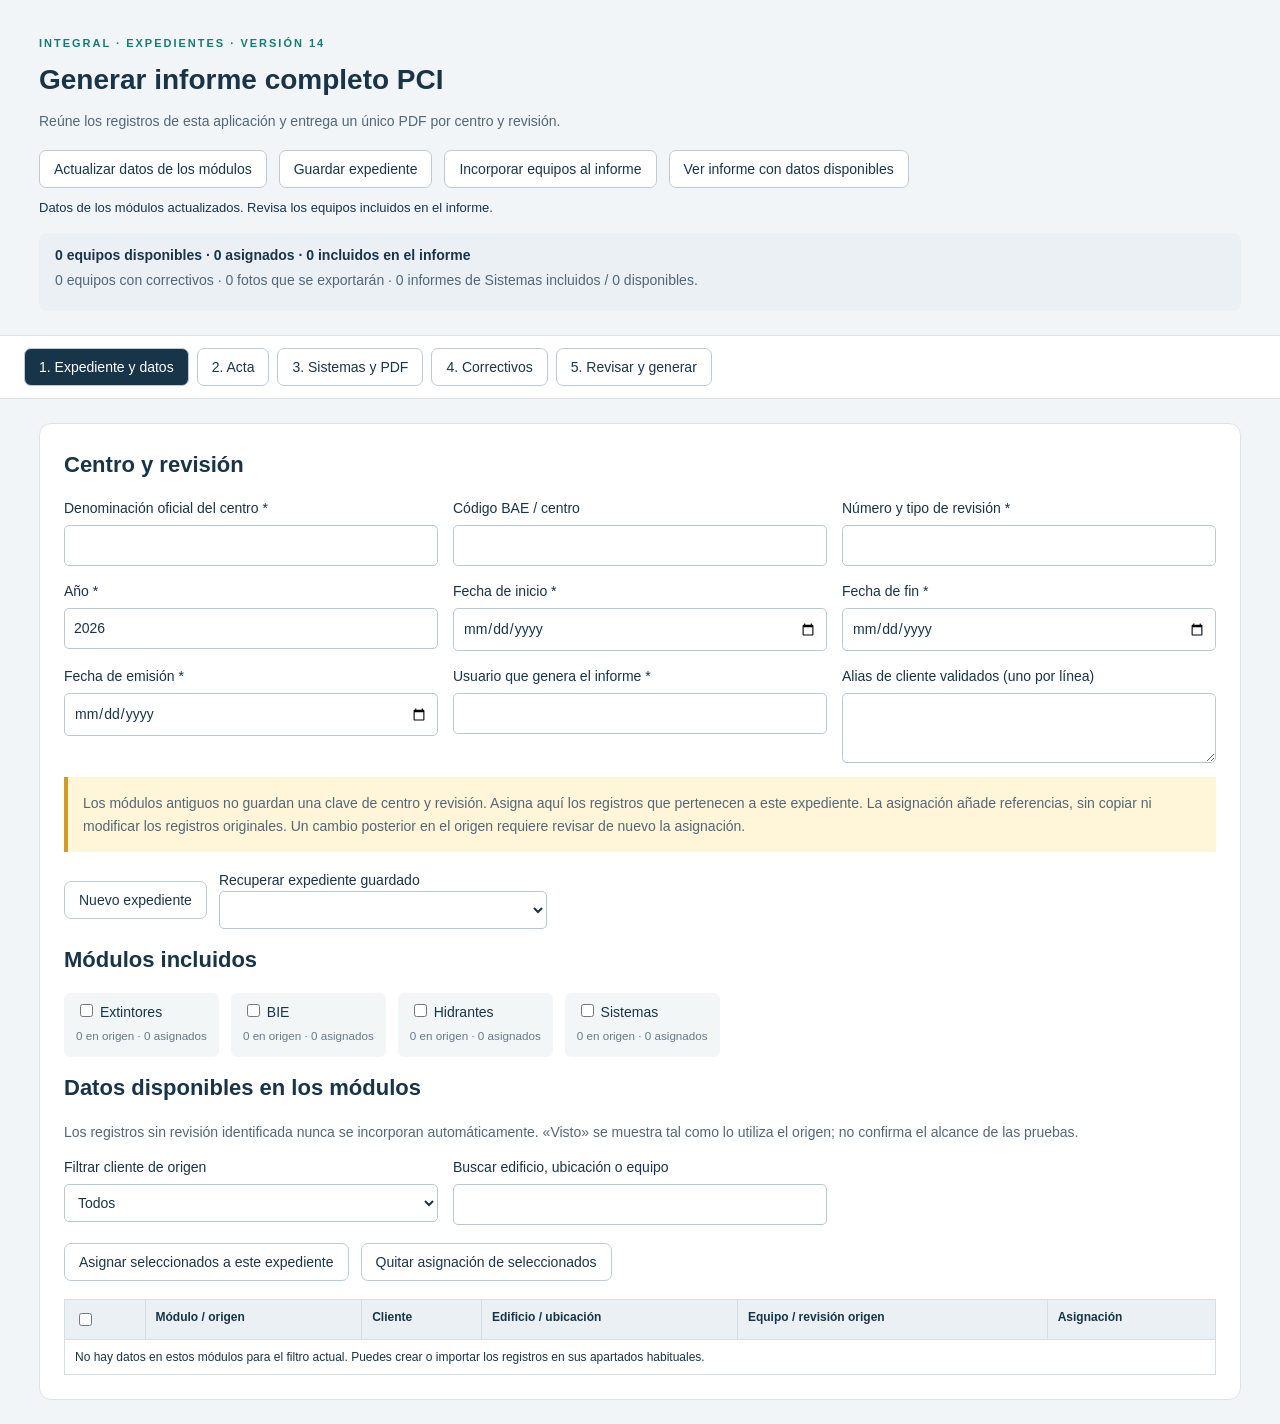
==== informes/index.html @ 81b8c489 "Identificar la versión del generador y renovar sus recursos" ====
<!doctype html>
<html lang="es"><head><meta charset="utf-8"><meta name="viewport" content="width=device-width,initial-scale=1"><title>Generar informe PCI</title><link rel="stylesheet" href="style.css?v=2"></head>
<body>
<header><p class="eyebrow">INTEGRAL · EXPEDIENTES · VERSIÓN 14</p><h1>Generar informe completo PCI</h1><p>Reúne los registros de esta aplicación y entrega un único PDF por centro y revisión.</p><div class="actions"><button id="refresh">Actualizar datos de los módulos</button><button id="save">Guardar expediente</button><button id="include-data">Incorporar equipos al informe</button><button id="quick-partial">Ver informe con datos disponibles</button><span id="status" role="status" aria-live="polite"></span></div><div id="inclusion-status" role="status" aria-live="polite"></div></header>
<nav aria-label="Pasos del informe"><button data-step="selection">1. Expediente y datos</button><button data-step="acta">2. Acta</button><button data-step="systems">3. Sistemas y PDF</button><button data-step="issues">4. Correctivos</button><button data-step="preview">5. Revisar y generar</button></nav>
<main>
<section id="selection" class="step"><h2>Centro y revisión</h2><div class="grid" id="general-fields"></div><p class="notice">Los módulos antiguos no guardan una clave de centro y revisión. Asigna aquí los registros que pertenecen a este expediente. La asignación añade referencias, sin copiar ni modificar los registros originales. Un cambio posterior en el origen requiere revisar de nuevo la asignación.</p><div class="actions"><button id="new-draft">Nuevo expediente</button><label>Recuperar expediente guardado <select id="draft-list"><option value="">Selecciona…</option></select></label></div><h2>Módulos incluidos</h2><div id="module-options" class="options"></div><h2>Datos disponibles en los módulos</h2><p>Los registros sin revisión identificada nunca se incorporan automáticamente. «Visto» se muestra tal como lo utiliza el origen; no confirma el alcance de las pruebas.</p><div class="grid"><label>Filtrar cliente de origen<select id="client-filter"><option value="">Todos</option></select></label><label>Buscar edificio, ubicación o equipo<input id="source-search" type="search"></label></div><div class="actions"><button id="assign">Asignar seleccionados a este expediente</button><button id="unassign">Quitar asignación de seleccionados</button></div><div class="table-wrap"><table><thead><tr><th><input id="select-all" type="checkbox" aria-label="Seleccionar registros visibles"></th><th>Módulo / origen</th><th>Cliente</th><th>Edificio / ubicación</th><th>Equipo / revisión origen</th><th>Asignación</th></tr></thead><tbody id="source-rows"></tbody></table></div></section>
<section id="acta" class="step" hidden><h2>Acta de la revisión actual</h2><div class="options"><label><input name="mode" type="radio" value="new" checked> Crear acta nueva</label><label><input name="mode" type="radio" value="previous"> Usar acta anterior como referencia</label></div><div id="previous-panel" hidden><p class="notice">Se genera un acta nueva. Las comprobaciones, fechas de trabajos, firmas, horas, técnicos y estado anterior no se trasladan. No se aplica ninguna firma criptográfica anterior.</p><label>Acta anterior (PDF)<input id="previous-upload" type="file" accept="application/pdf"></label><div id="previous-pages" class="thumbnails"></div><label>Texto extraído del acta anterior (solo consulta)<textarea id="previous-text" rows="8" readonly></textarea></label><button id="extract-admin">Proponer datos administrativos</button><p>Las propuestas se mostrarán en los campos editables. Los PDF escaneados requieren transcripción manual.</p><label><input type="checkbox" data-field="previousReviewed"> He comprobado y corregido los datos administrativos del acta anterior.</label></div><div id="acta-fields"></div><h3>Verificaciones generales</h3><p>Sin selección significa «No verificado». Completa solo lo que conste en esta revisión.</p><div id="checks"></div><h3>Instalaciones y equipos mantenidos</h3><div id="installations" class="options"></div><div class="actions"><button id="save-company">Guardar ficha de empresa</button><button id="load-company">Recuperar ficha de empresa</button><button id="save-client">Guardar ficha de cliente</button><button id="load-client">Recuperar ficha de cliente</button></div><h3>Firmas en imagen</h3><div class="grid"><label>Firma del técnico<input id="tech-sign" type="file" accept="image/png,image/jpeg"></label><label>Firma de la propiedad<input id="owner-sign" type="file" accept="image/png,image/jpeg"></label></div><div id="signature-previews" class="options"></div><button id="remove-signatures">Quitar firmas del expediente</button><label><input type="checkbox" data-field="signatureConfirmed"> Autorizo el uso de las imágenes de firma seleccionadas en esta acta nueva.</label><p>Una imagen de firma no equivale a una firma digital certificada. Se pueden dejar ambos bloques sin firmar.</p></section>
<section id="systems" class="step" hidden><h2>Informes completos de Sistemas</h2><p>Los informes guardados y el trabajo abierto en Sistemas se obtienen con la función PDF existente, con todas sus fotografías. Su selección se hace en «Expediente y datos». Excluye el informe guardado si ya está incluido en un PDF consolidado.</p><div id="saved-system-list"></div><h3>PDF de sistemas y hoja técnica opcional</h3><label>Añadir uno o varios PDF<input id="pdf-upload" type="file" multiple accept="application/pdf"></label><p>Asigna cada PDF a sistemas o a observaciones técnicas del acta. Selecciona páginas y reordena los documentos. Las miniaturas muestran todas las páginas; pulsa una para incluirla o excluirla.</p><div id="pdf-list"></div><h3>Orden dentro del bloque de sistemas</h3><div id="system-order"></div></section>
<section id="issues" class="step" hidden><h2>Relación final de correctivos</h2><p>Se consolidan los defectos de equipos y las casillas de Sistemas que representan incidencias. Las casillas de un componente revisado no significan por sí solas que esté averiado. Revisa las descripciones libres y los PDF externos para añadir las incidencias que falten.</p><div id="issues-list"></div><h3>Incidencia documentada adicional</h3><p>Para un equipo ya seleccionado utiliza su referencia de origen completa: así la misma incidencia no se duplica. Para un PDF externo indica documento, página y equipo.</p><div class="grid" id="issue-fields"></div><datalist id="source-ids"></datalist><button id="add-issue">Añadir incidencia documentada</button><h3>Comparar con revisión anterior</h3><label><input type="checkbox" data-field="comparePrevious"> Comparar e incorporar antecedentes seleccionados, pendientes de comprobación</label><div id="history-issues"></div><label><input type="checkbox" data-field="systemReviewConfirmed"> He revisado los textos e incidencias de Sistemas, incluidos los PDF externos, y la selección final de correctivos.</label></section>
<section id="preview" class="step" hidden><h2>Revisar expediente y generar</h2><p class="notice">Puedes generar un borrador aunque falten datos, sin marcar la validación. Los campos vacíos se indicarán como «No informado» y el PDF llevará la indicación de borrador.</p><p>Extintores: correctivos y fotos de esos equipos. BIE e hidrantes: correctivos y todas las fotos seleccionadas, tengan incidencias o no. Los anexos empiezan en hoja nueva. Elige 6 u 8 fotos por página; se organizan en dos columnas.</p><label class="block">Fotos por hoja<select data-field="photosPerPage"><option value="6">6 fotos por hoja (2 columnas × 3 filas)</option><option value="8">8 fotos por hoja (2 columnas × 4 filas)</option></select></label><div id="summary"></div><ol id="document-order"></ol><div id="alerts" role="status"></div><label><input type="checkbox" data-field="validated"> He validado centro, revisión, alcance, comprobaciones y datos del acta actual.</label><div class="actions"><button id="build" class="primary">Generar vista previa PDF</button><button id="build-partial">Generar con datos incompletos</button><button id="download" disabled>Descargar PDF final</button></div><p id="generation-status" role="status" aria-live="polite"></p><div id="generated-pages" class="thumbnails"></div><iframe id="pdf-preview" title="Vista previa del informe final" hidden></iframe><h3>Historial de exportaciones</h3><div id="export-history"></div></section>
</main><dialog id="inclusion-dialog" aria-labelledby="inclusion-title"><h2 id="inclusion-title">Incorporar equipos al informe</h2><p id="inclusion-context"></p><p>Selecciona los clientes que pertenecen a este trabajo. No se incorporarán registros de otros expedientes automáticamente.</p><div id="inclusion-groups"></div><label><input id="inclusion-confirm" type="checkbox"> Confirmo que los registros seleccionados corresponden al centro y revisión de este trabajo.</label><p id="inclusion-message" role="alert"></p><div class="actions"><button id="include-and-continue" class="primary">Incorporar seleccionados</button><button id="acta-only">Continuar sin equipos del listado</button><button id="close-inclusion">Volver</button></div></dialog><script src="vendor/jspdf.umd.min.js"></script><script src="vendor/jspdf.plugin.autotable.min.js"></script><script src="vendor/pdf-lib.min.js"></script><script src="vendor/pdf.min.js"></script><script src="core.js?v=9"></script><script src="data.js?v=2"></script><script src="pdf-service.js?v=6"></script><script src="inclusion.js?v=2"></script><script src="ui.js?v=14"></script>
</body></html>
---- informes/style.css ----
:root{font-family:Segoe UI,Arial,sans-serif;color:#173448;background:#f2f5f7;font-size:14px}*{box-sizing:border-box}body{margin:0}header,main{max-width:1250px;margin:auto;padding:24px}header h1{font-size:28px;margin:8px 0}.eyebrow{font-size:11px;letter-spacing:2px;color:#147b78;font-weight:bold}p{line-height:1.6;color:#526777}nav{padding:12px 24px;background:white;display:flex;flex-wrap:wrap;gap:8px;border-block:1px solid #dce3e8}button{font:inherit;padding:10px 14px;background:white;color:#18374a;border:1px solid #bccbd5;border-radius:7px;cursor:pointer}button:hover{border-color:#168b87}button:disabled{opacity:.5;cursor:default}nav button[aria-current=step],.primary{background:#173448;color:white}.step{background:white;padding:24px;border-radius:12px;border:1px solid #dce3e8}h2{font-size:22px;margin:4px 0 20px}h3{font-size:17px;margin:25px 0 14px}.grid{display:grid;grid-template-columns:repeat(3,minmax(0,1fr));gap:15px}.grid label,label.block{display:flex;flex-direction:column;gap:6px}label{line-height:1.5}input:not([type=checkbox]):not([type=radio]),select,textarea{width:100%;font:inherit;padding:9px;border:1px solid #b8c8d2;border-radius:5px;background:white;color:#173448}input[type=checkbox],input[type=radio]{accent-color:#147b78}textarea{min-height:70px;resize:vertical}.actions,.options{display:flex;flex-wrap:wrap;gap:12px;align-items:center;margin:18px 0}.options label{background:#f3f6f7;padding:8px 12px;border-radius:6px}.notice{background:#fff5d9;padding:15px;border-left:4px solid #d69a1d}.table-wrap{overflow:auto;max-height:480px}table{border-collapse:collapse;width:100%;font-size:12px}th,td{padding:10px;text-align:left;border:1px solid #d4dee5;vertical-align:top}th{background:#eaf0f3;position:sticky;top:0}small{display:block;color:#657b89;margin:4px 0}.check-row{display:grid;grid-template-columns:2fr 140px 2fr;gap:12px;align-items:center;padding:10px;border-bottom:1px solid #e4eaee}.pdf-card,.issue-row{border:1px solid #d4dee5;border-radius:8px;padding:14px;margin:12px 0}.pdf-card h3{margin-top:4px}.thumbnails{display:flex;flex-wrap:wrap;gap:12px;margin:15px 0;max-height:550px;overflow:auto}.thumb{display:flex;flex-direction:column;padding:5px;align-items:center;border:2px solid #bdcdd6;border-radius:5px;max-width:170px}.thumb canvas{max-width:150px;height:auto}.thumb.selected{border-color:#147b78;background:#edf8f7}.thumb:not(.selected){opacity:.45}.thumbnails canvas{background:white}#pdf-preview{width:100%;height:650px;border:1px solid #ccd8df;margin-top:20px}#status{font-size:13px}.error{background:#ffebea;color:#9d2922;padding:12px}.warning{background:#fff5d9;padding:12px}.success{background:#e8f7ee;padding:12px}details{margin:12px 0}summary{cursor:pointer;font-weight:600}.signature-preview{max-width:180px;max-height:90px;object-fit:contain}#summary{background:#edf3f6;padding:16px}#document-order li{padding:7px} [hidden]{display:none!important}@media(max-width:800px){.grid{grid-template-columns:1fr 1fr}.check-row{grid-template-columns:1fr}header,main{padding:15px}.step{padding:16px}}@media(max-width:500px){.grid{grid-template-columns:1fr}nav{padding:10px}.actions button{flex:1}h1{font-size:23px!important}}
dialog{width:min(760px,94vw);max-height:90dvh;border:1px solid #bccbd5;border-radius:12px;padding:24px;color:#173448}dialog::backdrop{background:rgba(10,30,45,.55)}.inclusion-group{display:flex;align-items:flex-start;gap:10px;padding:13px;border:1px solid #d4dee5;border-radius:7px;margin:10px 0}#inclusion-groups{max-height:40dvh;overflow:auto}#inclusion-status{padding:14px 16px;background:#eaf0f4;border-radius:8px;margin-top:14px}#inclusion-status p{margin:6px 0}#inclusion-message{color:#a42a24}
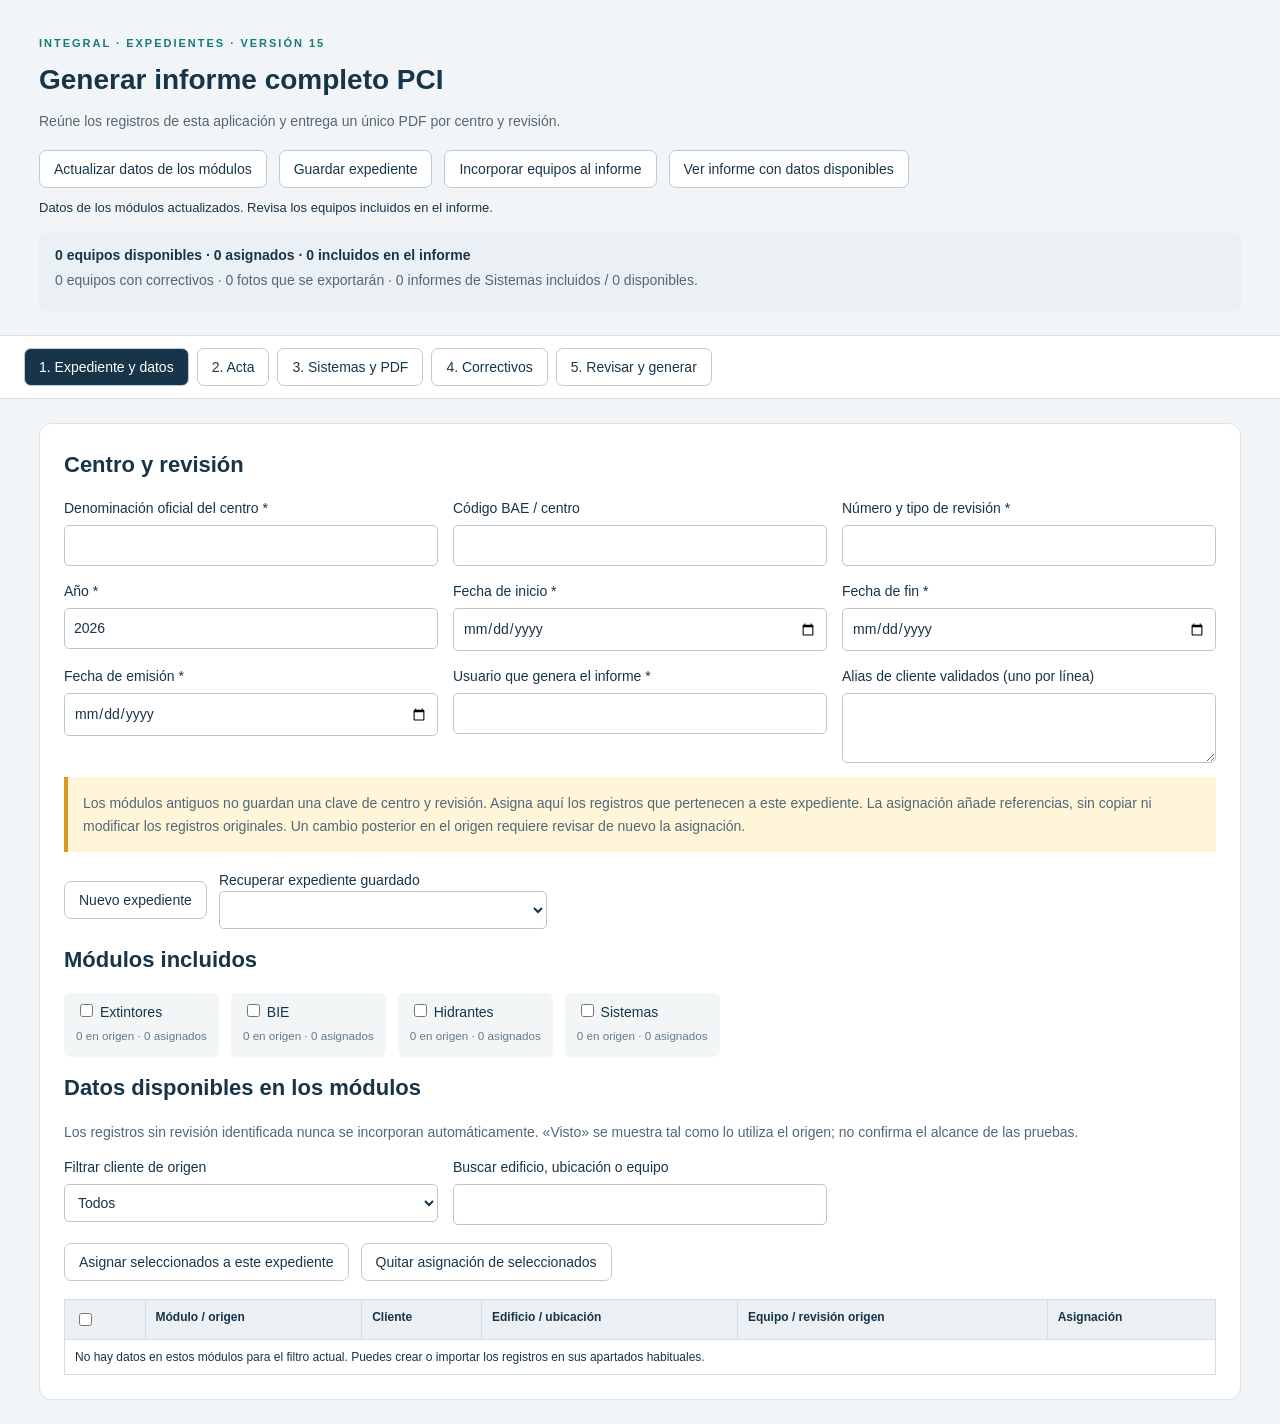
==== commit daeb9f7f: "Omitir campos vacíos e inválidos en los informes PCI" ====
--- a/informes/index.html
+++ b/informes/index.html
@@ -1,13 +1,13 @@
 <!doctype html>
 <html lang="es"><head><meta charset="utf-8"><meta name="viewport" content="width=device-width,initial-scale=1"><title>Generar informe PCI</title><link rel="stylesheet" href="style.css?v=2"></head>
 <body>
-<header><p class="eyebrow">INTEGRAL · EXPEDIENTES · VERSIÓN 14</p><h1>Generar informe completo PCI</h1><p>Reúne los registros de esta aplicación y entrega un único PDF por centro y revisión.</p><div class="actions"><button id="refresh">Actualizar datos de los módulos</button><button id="save">Guardar expediente</button><button id="include-data">Incorporar equipos al informe</button><button id="quick-partial">Ver informe con datos disponibles</button><span id="status" role="status" aria-live="polite"></span></div><div id="inclusion-status" role="status" aria-live="polite"></div></header>
+<header><p class="eyebrow">INTEGRAL · EXPEDIENTES · VERSIÓN 15</p><h1>Generar informe completo PCI</h1><p>Reúne los registros de esta aplicación y entrega un único PDF por centro y revisión.</p><div class="actions"><button id="refresh">Actualizar datos de los módulos</button><button id="save">Guardar expediente</button><button id="include-data">Incorporar equipos al informe</button><button id="quick-partial">Ver informe con datos disponibles</button><span id="status" role="status" aria-live="polite"></span></div><div id="inclusion-status" role="status" aria-live="polite"></div></header>
 <nav aria-label="Pasos del informe"><button data-step="selection">1. Expediente y datos</button><button data-step="acta">2. Acta</button><button data-step="systems">3. Sistemas y PDF</button><button data-step="issues">4. Correctivos</button><button data-step="preview">5. Revisar y generar</button></nav>
 <main>
 <section id="selection" class="step"><h2>Centro y revisión</h2><div class="grid" id="general-fields"></div><p class="notice">Los módulos antiguos no guardan una clave de centro y revisión. Asigna aquí los registros que pertenecen a este expediente. La asignación añade referencias, sin copiar ni modificar los registros originales. Un cambio posterior en el origen requiere revisar de nuevo la asignación.</p><div class="actions"><button id="new-draft">Nuevo expediente</button><label>Recuperar expediente guardado <select id="draft-list"><option value="">Selecciona…</option></select></label></div><h2>Módulos incluidos</h2><div id="module-options" class="options"></div><h2>Datos disponibles en los módulos</h2><p>Los registros sin revisión identificada nunca se incorporan automáticamente. «Visto» se muestra tal como lo utiliza el origen; no confirma el alcance de las pruebas.</p><div class="grid"><label>Filtrar cliente de origen<select id="client-filter"><option value="">Todos</option></select></label><label>Buscar edificio, ubicación o equipo<input id="source-search" type="search"></label></div><div class="actions"><button id="assign">Asignar seleccionados a este expediente</button><button id="unassign">Quitar asignación de seleccionados</button></div><div class="table-wrap"><table><thead><tr><th><input id="select-all" type="checkbox" aria-label="Seleccionar registros visibles"></th><th>Módulo / origen</th><th>Cliente</th><th>Edificio / ubicación</th><th>Equipo / revisión origen</th><th>Asignación</th></tr></thead><tbody id="source-rows"></tbody></table></div></section>
 <section id="acta" class="step" hidden><h2>Acta de la revisión actual</h2><div class="options"><label><input name="mode" type="radio" value="new" checked> Crear acta nueva</label><label><input name="mode" type="radio" value="previous"> Usar acta anterior como referencia</label></div><div id="previous-panel" hidden><p class="notice">Se genera un acta nueva. Las comprobaciones, fechas de trabajos, firmas, horas, técnicos y estado anterior no se trasladan. No se aplica ninguna firma criptográfica anterior.</p><label>Acta anterior (PDF)<input id="previous-upload" type="file" accept="application/pdf"></label><div id="previous-pages" class="thumbnails"></div><label>Texto extraído del acta anterior (solo consulta)<textarea id="previous-text" rows="8" readonly></textarea></label><button id="extract-admin">Proponer datos administrativos</button><p>Las propuestas se mostrarán en los campos editables. Los PDF escaneados requieren transcripción manual.</p><label><input type="checkbox" data-field="previousReviewed"> He comprobado y corregido los datos administrativos del acta anterior.</label></div><div id="acta-fields"></div><h3>Verificaciones generales</h3><p>Sin selección significa «No verificado». Completa solo lo que conste en esta revisión.</p><div id="checks"></div><h3>Instalaciones y equipos mantenidos</h3><div id="installations" class="options"></div><div class="actions"><button id="save-company">Guardar ficha de empresa</button><button id="load-company">Recuperar ficha de empresa</button><button id="save-client">Guardar ficha de cliente</button><button id="load-client">Recuperar ficha de cliente</button></div><h3>Firmas en imagen</h3><div class="grid"><label>Firma del técnico<input id="tech-sign" type="file" accept="image/png,image/jpeg"></label><label>Firma de la propiedad<input id="owner-sign" type="file" accept="image/png,image/jpeg"></label></div><div id="signature-previews" class="options"></div><button id="remove-signatures">Quitar firmas del expediente</button><label><input type="checkbox" data-field="signatureConfirmed"> Autorizo el uso de las imágenes de firma seleccionadas en esta acta nueva.</label><p>Una imagen de firma no equivale a una firma digital certificada. Se pueden dejar ambos bloques sin firmar.</p></section>
 <section id="systems" class="step" hidden><h2>Informes completos de Sistemas</h2><p>Los informes guardados y el trabajo abierto en Sistemas se obtienen con la función PDF existente, con todas sus fotografías. Su selección se hace en «Expediente y datos». Excluye el informe guardado si ya está incluido en un PDF consolidado.</p><div id="saved-system-list"></div><h3>PDF de sistemas y hoja técnica opcional</h3><label>Añadir uno o varios PDF<input id="pdf-upload" type="file" multiple accept="application/pdf"></label><p>Asigna cada PDF a sistemas o a observaciones técnicas del acta. Selecciona páginas y reordena los documentos. Las miniaturas muestran todas las páginas; pulsa una para incluirla o excluirla.</p><div id="pdf-list"></div><h3>Orden dentro del bloque de sistemas</h3><div id="system-order"></div></section>
 <section id="issues" class="step" hidden><h2>Relación final de correctivos</h2><p>Se consolidan los defectos de equipos y las casillas de Sistemas que representan incidencias. Las casillas de un componente revisado no significan por sí solas que esté averiado. Revisa las descripciones libres y los PDF externos para añadir las incidencias que falten.</p><div id="issues-list"></div><h3>Incidencia documentada adicional</h3><p>Para un equipo ya seleccionado utiliza su referencia de origen completa: así la misma incidencia no se duplica. Para un PDF externo indica documento, página y equipo.</p><div class="grid" id="issue-fields"></div><datalist id="source-ids"></datalist><button id="add-issue">Añadir incidencia documentada</button><h3>Comparar con revisión anterior</h3><label><input type="checkbox" data-field="comparePrevious"> Comparar e incorporar antecedentes seleccionados, pendientes de comprobación</label><div id="history-issues"></div><label><input type="checkbox" data-field="systemReviewConfirmed"> He revisado los textos e incidencias de Sistemas, incluidos los PDF externos, y la selección final de correctivos.</label></section>
-<section id="preview" class="step" hidden><h2>Revisar expediente y generar</h2><p class="notice">Puedes generar un borrador aunque falten datos, sin marcar la validación. Los campos vacíos se indicarán como «No informado» y el PDF llevará la indicación de borrador.</p><p>Extintores: correctivos y fotos de esos equipos. BIE e hidrantes: correctivos y todas las fotos seleccionadas, tengan incidencias o no. Los anexos empiezan en hoja nueva. Elige 6 u 8 fotos por página; se organizan en dos columnas.</p><label class="block">Fotos por hoja<select data-field="photosPerPage"><option value="6">6 fotos por hoja (2 columnas × 3 filas)</option><option value="8">8 fotos por hoja (2 columnas × 4 filas)</option></select></label><div id="summary"></div><ol id="document-order"></ol><div id="alerts" role="status"></div><label><input type="checkbox" data-field="validated"> He validado centro, revisión, alcance, comprobaciones y datos del acta actual.</label><div class="actions"><button id="build" class="primary">Generar vista previa PDF</button><button id="build-partial">Generar con datos incompletos</button><button id="download" disabled>Descargar PDF final</button></div><p id="generation-status" role="status" aria-live="polite"></p><div id="generated-pages" class="thumbnails"></div><iframe id="pdf-preview" title="Vista previa del informe final" hidden></iframe><h3>Historial de exportaciones</h3><div id="export-history"></div></section>
-</main><dialog id="inclusion-dialog" aria-labelledby="inclusion-title"><h2 id="inclusion-title">Incorporar equipos al informe</h2><p id="inclusion-context"></p><p>Selecciona los clientes que pertenecen a este trabajo. No se incorporarán registros de otros expedientes automáticamente.</p><div id="inclusion-groups"></div><label><input id="inclusion-confirm" type="checkbox"> Confirmo que los registros seleccionados corresponden al centro y revisión de este trabajo.</label><p id="inclusion-message" role="alert"></p><div class="actions"><button id="include-and-continue" class="primary">Incorporar seleccionados</button><button id="acta-only">Continuar sin equipos del listado</button><button id="close-inclusion">Volver</button></div></dialog><script src="vendor/jspdf.umd.min.js"></script><script src="vendor/jspdf.plugin.autotable.min.js"></script><script src="vendor/pdf-lib.min.js"></script><script src="vendor/pdf.min.js"></script><script src="core.js?v=9"></script><script src="data.js?v=2"></script><script src="pdf-service.js?v=6"></script><script src="inclusion.js?v=2"></script><script src="ui.js?v=14"></script>
+<section id="preview" class="step" hidden><h2>Revisar expediente y generar</h2><p class="notice">Puedes generar un borrador aunque falten datos, sin marcar la validación. Los campos vacíos o inválidos se omitirán y el PDF llevará la indicación de borrador.</p><p>Extintores: correctivos y fotos de esos equipos. BIE e hidrantes: correctivos y todas las fotos seleccionadas, tengan incidencias o no. Los anexos empiezan en hoja nueva. Elige 6 u 8 fotos por página; se organizan en dos columnas.</p><label class="block">Fotos por hoja<select data-field="photosPerPage"><option value="6">6 fotos por hoja (2 columnas × 3 filas)</option><option value="8">8 fotos por hoja (2 columnas × 4 filas)</option></select></label><div id="summary"></div><ol id="document-order"></ol><div id="alerts" role="status"></div><label><input type="checkbox" data-field="validated"> He validado centro, revisión, alcance, comprobaciones y datos del acta actual.</label><div class="actions"><button id="build" class="primary">Generar vista previa PDF</button><button id="build-partial">Generar con datos incompletos</button><button id="download" disabled>Descargar PDF final</button></div><p id="generation-status" role="status" aria-live="polite"></p><div id="generated-pages" class="thumbnails"></div><iframe id="pdf-preview" title="Vista previa del informe final" hidden></iframe><h3>Historial de exportaciones</h3><div id="export-history"></div></section>
+</main><dialog id="inclusion-dialog" aria-labelledby="inclusion-title"><h2 id="inclusion-title">Incorporar equipos al informe</h2><p id="inclusion-context"></p><p>Selecciona los clientes que pertenecen a este trabajo. No se incorporarán registros de otros expedientes automáticamente.</p><div id="inclusion-groups"></div><label><input id="inclusion-confirm" type="checkbox"> Confirmo que los registros seleccionados corresponden al centro y revisión de este trabajo.</label><p id="inclusion-message" role="alert"></p><div class="actions"><button id="include-and-continue" class="primary">Incorporar seleccionados</button><button id="acta-only">Continuar sin equipos del listado</button><button id="close-inclusion">Volver</button></div></dialog><script src="vendor/jspdf.umd.min.js"></script><script src="vendor/jspdf.plugin.autotable.min.js"></script><script src="vendor/pdf-lib.min.js"></script><script src="vendor/pdf.min.js"></script><script src="core.js?v=10"></script><script src="data.js?v=2"></script><script src="pdf-service.js?v=7"></script><script src="inclusion.js?v=2"></script><script src="ui.js?v=14"></script>
 </body></html>
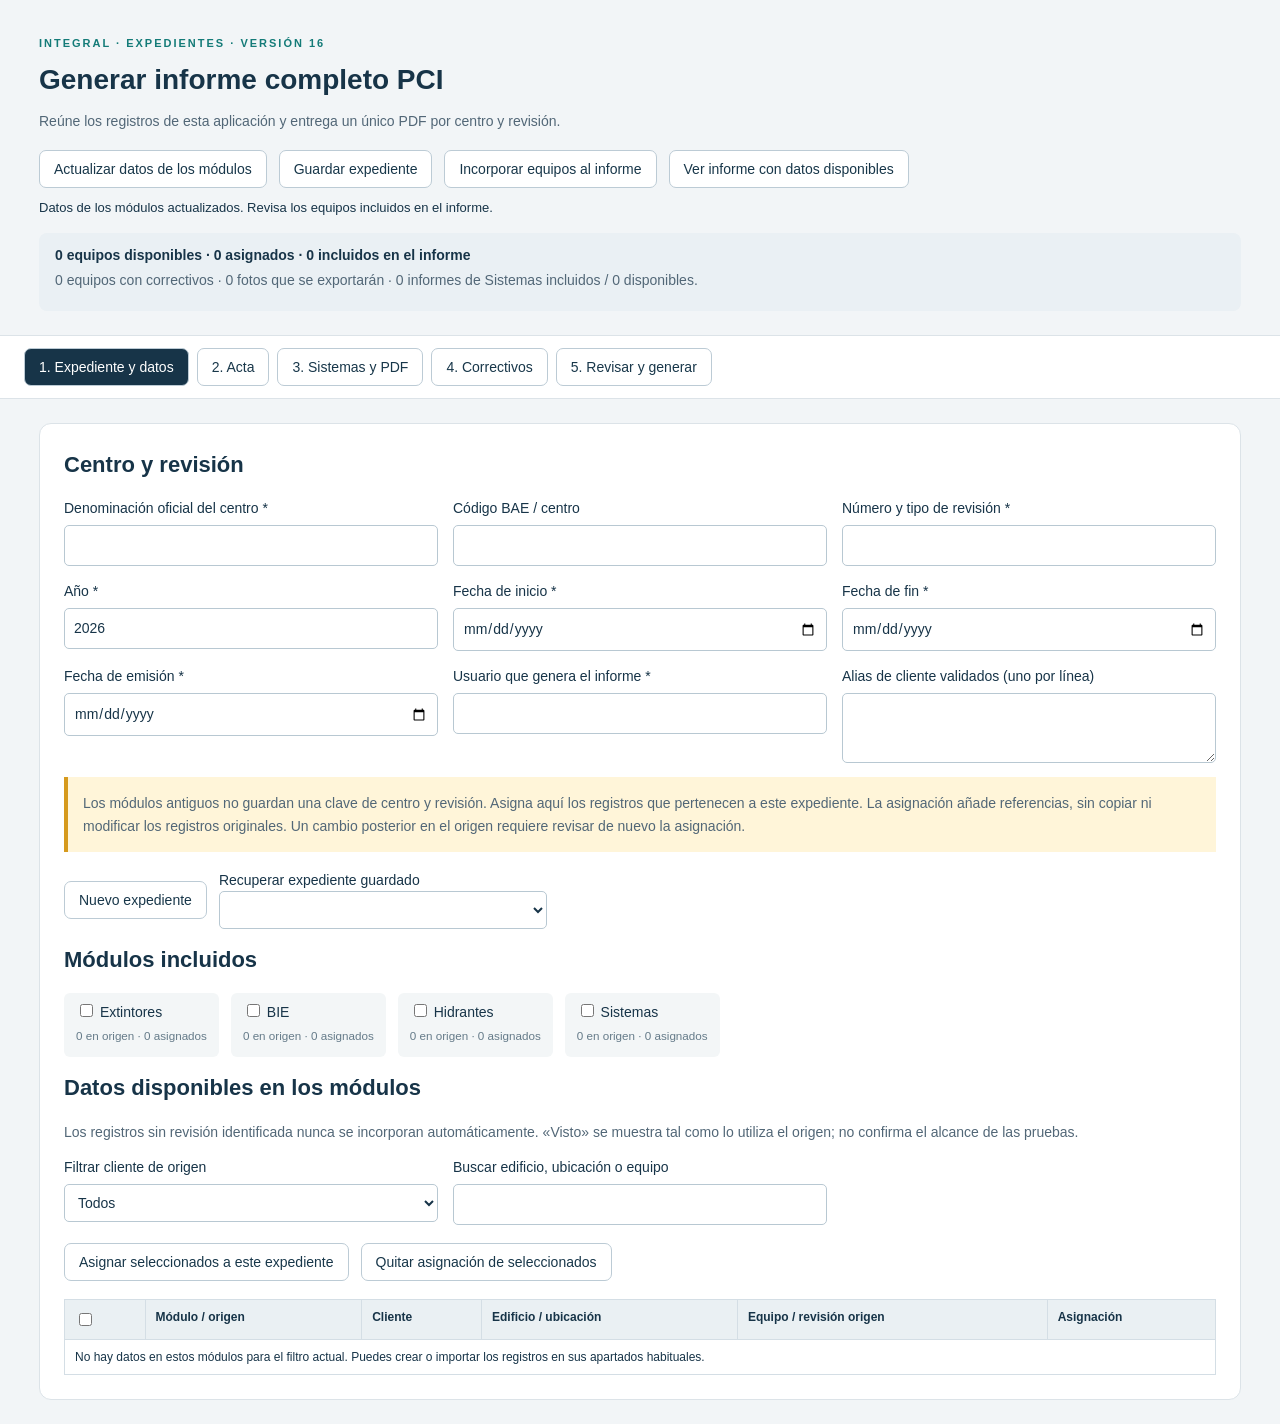
==== commit 09ecb1c1: "Adaptar las cuatro páginas del acta PCI al modelo base" ====
--- a/informes/index.html
+++ b/informes/index.html
@@ -1,7 +1,7 @@
 <!doctype html>
 <html lang="es"><head><meta charset="utf-8"><meta name="viewport" content="width=device-width,initial-scale=1"><title>Generar informe PCI</title><link rel="stylesheet" href="style.css?v=2"></head>
 <body>
-<header><p class="eyebrow">INTEGRAL · EXPEDIENTES · VERSIÓN 15</p><h1>Generar informe completo PCI</h1><p>Reúne los registros de esta aplicación y entrega un único PDF por centro y revisión.</p><div class="actions"><button id="refresh">Actualizar datos de los módulos</button><button id="save">Guardar expediente</button><button id="include-data">Incorporar equipos al informe</button><button id="quick-partial">Ver informe con datos disponibles</button><span id="status" role="status" aria-live="polite"></span></div><div id="inclusion-status" role="status" aria-live="polite"></div></header>
+<header><p class="eyebrow">INTEGRAL · EXPEDIENTES · VERSIÓN 16</p><h1>Generar informe completo PCI</h1><p>Reúne los registros de esta aplicación y entrega un único PDF por centro y revisión.</p><div class="actions"><button id="refresh">Actualizar datos de los módulos</button><button id="save">Guardar expediente</button><button id="include-data">Incorporar equipos al informe</button><button id="quick-partial">Ver informe con datos disponibles</button><span id="status" role="status" aria-live="polite"></span></div><div id="inclusion-status" role="status" aria-live="polite"></div></header>
 <nav aria-label="Pasos del informe"><button data-step="selection">1. Expediente y datos</button><button data-step="acta">2. Acta</button><button data-step="systems">3. Sistemas y PDF</button><button data-step="issues">4. Correctivos</button><button data-step="preview">5. Revisar y generar</button></nav>
 <main>
 <section id="selection" class="step"><h2>Centro y revisión</h2><div class="grid" id="general-fields"></div><p class="notice">Los módulos antiguos no guardan una clave de centro y revisión. Asigna aquí los registros que pertenecen a este expediente. La asignación añade referencias, sin copiar ni modificar los registros originales. Un cambio posterior en el origen requiere revisar de nuevo la asignación.</p><div class="actions"><button id="new-draft">Nuevo expediente</button><label>Recuperar expediente guardado <select id="draft-list"><option value="">Selecciona…</option></select></label></div><h2>Módulos incluidos</h2><div id="module-options" class="options"></div><h2>Datos disponibles en los módulos</h2><p>Los registros sin revisión identificada nunca se incorporan automáticamente. «Visto» se muestra tal como lo utiliza el origen; no confirma el alcance de las pruebas.</p><div class="grid"><label>Filtrar cliente de origen<select id="client-filter"><option value="">Todos</option></select></label><label>Buscar edificio, ubicación o equipo<input id="source-search" type="search"></label></div><div class="actions"><button id="assign">Asignar seleccionados a este expediente</button><button id="unassign">Quitar asignación de seleccionados</button></div><div class="table-wrap"><table><thead><tr><th><input id="select-all" type="checkbox" aria-label="Seleccionar registros visibles"></th><th>Módulo / origen</th><th>Cliente</th><th>Edificio / ubicación</th><th>Equipo / revisión origen</th><th>Asignación</th></tr></thead><tbody id="source-rows"></tbody></table></div></section>
@@ -9,5 +9,5 @@
 <section id="systems" class="step" hidden><h2>Informes completos de Sistemas</h2><p>Los informes guardados y el trabajo abierto en Sistemas se obtienen con la función PDF existente, con todas sus fotografías. Su selección se hace en «Expediente y datos». Excluye el informe guardado si ya está incluido en un PDF consolidado.</p><div id="saved-system-list"></div><h3>PDF de sistemas y hoja técnica opcional</h3><label>Añadir uno o varios PDF<input id="pdf-upload" type="file" multiple accept="application/pdf"></label><p>Asigna cada PDF a sistemas o a observaciones técnicas del acta. Selecciona páginas y reordena los documentos. Las miniaturas muestran todas las páginas; pulsa una para incluirla o excluirla.</p><div id="pdf-list"></div><h3>Orden dentro del bloque de sistemas</h3><div id="system-order"></div></section>
 <section id="issues" class="step" hidden><h2>Relación final de correctivos</h2><p>Se consolidan los defectos de equipos y las casillas de Sistemas que representan incidencias. Las casillas de un componente revisado no significan por sí solas que esté averiado. Revisa las descripciones libres y los PDF externos para añadir las incidencias que falten.</p><div id="issues-list"></div><h3>Incidencia documentada adicional</h3><p>Para un equipo ya seleccionado utiliza su referencia de origen completa: así la misma incidencia no se duplica. Para un PDF externo indica documento, página y equipo.</p><div class="grid" id="issue-fields"></div><datalist id="source-ids"></datalist><button id="add-issue">Añadir incidencia documentada</button><h3>Comparar con revisión anterior</h3><label><input type="checkbox" data-field="comparePrevious"> Comparar e incorporar antecedentes seleccionados, pendientes de comprobación</label><div id="history-issues"></div><label><input type="checkbox" data-field="systemReviewConfirmed"> He revisado los textos e incidencias de Sistemas, incluidos los PDF externos, y la selección final de correctivos.</label></section>
 <section id="preview" class="step" hidden><h2>Revisar expediente y generar</h2><p class="notice">Puedes generar un borrador aunque falten datos, sin marcar la validación. Los campos vacíos o inválidos se omitirán y el PDF llevará la indicación de borrador.</p><p>Extintores: correctivos y fotos de esos equipos. BIE e hidrantes: correctivos y todas las fotos seleccionadas, tengan incidencias o no. Los anexos empiezan en hoja nueva. Elige 6 u 8 fotos por página; se organizan en dos columnas.</p><label class="block">Fotos por hoja<select data-field="photosPerPage"><option value="6">6 fotos por hoja (2 columnas × 3 filas)</option><option value="8">8 fotos por hoja (2 columnas × 4 filas)</option></select></label><div id="summary"></div><ol id="document-order"></ol><div id="alerts" role="status"></div><label><input type="checkbox" data-field="validated"> He validado centro, revisión, alcance, comprobaciones y datos del acta actual.</label><div class="actions"><button id="build" class="primary">Generar vista previa PDF</button><button id="build-partial">Generar con datos incompletos</button><button id="download" disabled>Descargar PDF final</button></div><p id="generation-status" role="status" aria-live="polite"></p><div id="generated-pages" class="thumbnails"></div><iframe id="pdf-preview" title="Vista previa del informe final" hidden></iframe><h3>Historial de exportaciones</h3><div id="export-history"></div></section>
-</main><dialog id="inclusion-dialog" aria-labelledby="inclusion-title"><h2 id="inclusion-title">Incorporar equipos al informe</h2><p id="inclusion-context"></p><p>Selecciona los clientes que pertenecen a este trabajo. No se incorporarán registros de otros expedientes automáticamente.</p><div id="inclusion-groups"></div><label><input id="inclusion-confirm" type="checkbox"> Confirmo que los registros seleccionados corresponden al centro y revisión de este trabajo.</label><p id="inclusion-message" role="alert"></p><div class="actions"><button id="include-and-continue" class="primary">Incorporar seleccionados</button><button id="acta-only">Continuar sin equipos del listado</button><button id="close-inclusion">Volver</button></div></dialog><script src="vendor/jspdf.umd.min.js"></script><script src="vendor/jspdf.plugin.autotable.min.js"></script><script src="vendor/pdf-lib.min.js"></script><script src="vendor/pdf.min.js"></script><script src="core.js?v=10"></script><script src="data.js?v=2"></script><script src="pdf-service.js?v=7"></script><script src="inclusion.js?v=2"></script><script src="ui.js?v=14"></script>
+</main><dialog id="inclusion-dialog" aria-labelledby="inclusion-title"><h2 id="inclusion-title">Incorporar equipos al informe</h2><p id="inclusion-context"></p><p>Selecciona los clientes que pertenecen a este trabajo. No se incorporarán registros de otros expedientes automáticamente.</p><div id="inclusion-groups"></div><label><input id="inclusion-confirm" type="checkbox"> Confirmo que los registros seleccionados corresponden al centro y revisión de este trabajo.</label><p id="inclusion-message" role="alert"></p><div class="actions"><button id="include-and-continue" class="primary">Incorporar seleccionados</button><button id="acta-only">Continuar sin equipos del listado</button><button id="close-inclusion">Volver</button></div></dialog><script src="vendor/jspdf.umd.min.js"></script><script src="vendor/jspdf.plugin.autotable.min.js"></script><script src="vendor/pdf-lib.min.js"></script><script src="vendor/pdf.min.js"></script><script src="core.js?v=10"></script><script src="data.js?v=2"></script><script src="acta-brand.js"></script><script src="pdf-service.js?v=8"></script><script src="inclusion.js?v=2"></script><script src="ui.js?v=14"></script>
 </body></html>
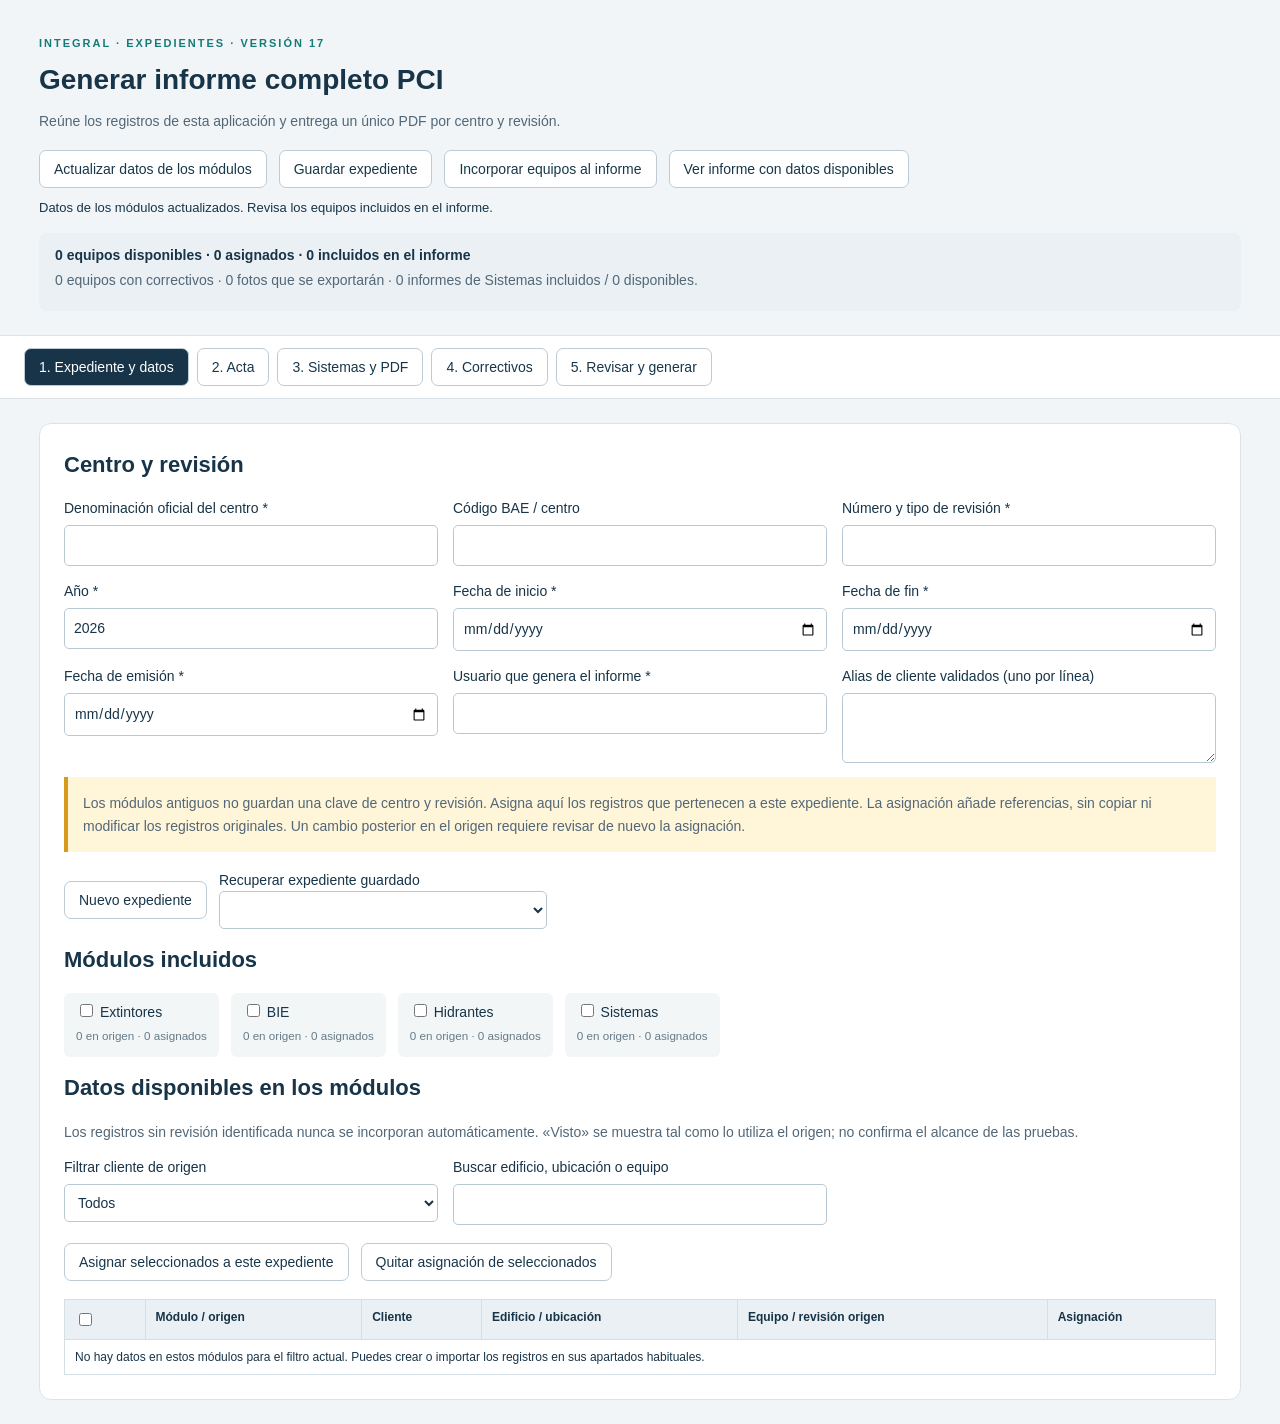
==== commit 123ad9df: "Incorporar la cabecera exacta aportada para el acta" ====
--- a/informes/index.html
+++ b/informes/index.html
@@ -1,7 +1,7 @@
 <!doctype html>
 <html lang="es"><head><meta charset="utf-8"><meta name="viewport" content="width=device-width,initial-scale=1"><title>Generar informe PCI</title><link rel="stylesheet" href="style.css?v=2"></head>
 <body>
-<header><p class="eyebrow">INTEGRAL · EXPEDIENTES · VERSIÓN 16</p><h1>Generar informe completo PCI</h1><p>Reúne los registros de esta aplicación y entrega un único PDF por centro y revisión.</p><div class="actions"><button id="refresh">Actualizar datos de los módulos</button><button id="save">Guardar expediente</button><button id="include-data">Incorporar equipos al informe</button><button id="quick-partial">Ver informe con datos disponibles</button><span id="status" role="status" aria-live="polite"></span></div><div id="inclusion-status" role="status" aria-live="polite"></div></header>
+<header><p class="eyebrow">INTEGRAL · EXPEDIENTES · VERSIÓN 17</p><h1>Generar informe completo PCI</h1><p>Reúne los registros de esta aplicación y entrega un único PDF por centro y revisión.</p><div class="actions"><button id="refresh">Actualizar datos de los módulos</button><button id="save">Guardar expediente</button><button id="include-data">Incorporar equipos al informe</button><button id="quick-partial">Ver informe con datos disponibles</button><span id="status" role="status" aria-live="polite"></span></div><div id="inclusion-status" role="status" aria-live="polite"></div></header>
 <nav aria-label="Pasos del informe"><button data-step="selection">1. Expediente y datos</button><button data-step="acta">2. Acta</button><button data-step="systems">3. Sistemas y PDF</button><button data-step="issues">4. Correctivos</button><button data-step="preview">5. Revisar y generar</button></nav>
 <main>
 <section id="selection" class="step"><h2>Centro y revisión</h2><div class="grid" id="general-fields"></div><p class="notice">Los módulos antiguos no guardan una clave de centro y revisión. Asigna aquí los registros que pertenecen a este expediente. La asignación añade referencias, sin copiar ni modificar los registros originales. Un cambio posterior en el origen requiere revisar de nuevo la asignación.</p><div class="actions"><button id="new-draft">Nuevo expediente</button><label>Recuperar expediente guardado <select id="draft-list"><option value="">Selecciona…</option></select></label></div><h2>Módulos incluidos</h2><div id="module-options" class="options"></div><h2>Datos disponibles en los módulos</h2><p>Los registros sin revisión identificada nunca se incorporan automáticamente. «Visto» se muestra tal como lo utiliza el origen; no confirma el alcance de las pruebas.</p><div class="grid"><label>Filtrar cliente de origen<select id="client-filter"><option value="">Todos</option></select></label><label>Buscar edificio, ubicación o equipo<input id="source-search" type="search"></label></div><div class="actions"><button id="assign">Asignar seleccionados a este expediente</button><button id="unassign">Quitar asignación de seleccionados</button></div><div class="table-wrap"><table><thead><tr><th><input id="select-all" type="checkbox" aria-label="Seleccionar registros visibles"></th><th>Módulo / origen</th><th>Cliente</th><th>Edificio / ubicación</th><th>Equipo / revisión origen</th><th>Asignación</th></tr></thead><tbody id="source-rows"></tbody></table></div></section>
@@ -9,5 +9,5 @@
 <section id="systems" class="step" hidden><h2>Informes completos de Sistemas</h2><p>Los informes guardados y el trabajo abierto en Sistemas se obtienen con la función PDF existente, con todas sus fotografías. Su selección se hace en «Expediente y datos». Excluye el informe guardado si ya está incluido en un PDF consolidado.</p><div id="saved-system-list"></div><h3>PDF de sistemas y hoja técnica opcional</h3><label>Añadir uno o varios PDF<input id="pdf-upload" type="file" multiple accept="application/pdf"></label><p>Asigna cada PDF a sistemas o a observaciones técnicas del acta. Selecciona páginas y reordena los documentos. Las miniaturas muestran todas las páginas; pulsa una para incluirla o excluirla.</p><div id="pdf-list"></div><h3>Orden dentro del bloque de sistemas</h3><div id="system-order"></div></section>
 <section id="issues" class="step" hidden><h2>Relación final de correctivos</h2><p>Se consolidan los defectos de equipos y las casillas de Sistemas que representan incidencias. Las casillas de un componente revisado no significan por sí solas que esté averiado. Revisa las descripciones libres y los PDF externos para añadir las incidencias que falten.</p><div id="issues-list"></div><h3>Incidencia documentada adicional</h3><p>Para un equipo ya seleccionado utiliza su referencia de origen completa: así la misma incidencia no se duplica. Para un PDF externo indica documento, página y equipo.</p><div class="grid" id="issue-fields"></div><datalist id="source-ids"></datalist><button id="add-issue">Añadir incidencia documentada</button><h3>Comparar con revisión anterior</h3><label><input type="checkbox" data-field="comparePrevious"> Comparar e incorporar antecedentes seleccionados, pendientes de comprobación</label><div id="history-issues"></div><label><input type="checkbox" data-field="systemReviewConfirmed"> He revisado los textos e incidencias de Sistemas, incluidos los PDF externos, y la selección final de correctivos.</label></section>
 <section id="preview" class="step" hidden><h2>Revisar expediente y generar</h2><p class="notice">Puedes generar un borrador aunque falten datos, sin marcar la validación. Los campos vacíos o inválidos se omitirán y el PDF llevará la indicación de borrador.</p><p>Extintores: correctivos y fotos de esos equipos. BIE e hidrantes: correctivos y todas las fotos seleccionadas, tengan incidencias o no. Los anexos empiezan en hoja nueva. Elige 6 u 8 fotos por página; se organizan en dos columnas.</p><label class="block">Fotos por hoja<select data-field="photosPerPage"><option value="6">6 fotos por hoja (2 columnas × 3 filas)</option><option value="8">8 fotos por hoja (2 columnas × 4 filas)</option></select></label><div id="summary"></div><ol id="document-order"></ol><div id="alerts" role="status"></div><label><input type="checkbox" data-field="validated"> He validado centro, revisión, alcance, comprobaciones y datos del acta actual.</label><div class="actions"><button id="build" class="primary">Generar vista previa PDF</button><button id="build-partial">Generar con datos incompletos</button><button id="download" disabled>Descargar PDF final</button></div><p id="generation-status" role="status" aria-live="polite"></p><div id="generated-pages" class="thumbnails"></div><iframe id="pdf-preview" title="Vista previa del informe final" hidden></iframe><h3>Historial de exportaciones</h3><div id="export-history"></div></section>
-</main><dialog id="inclusion-dialog" aria-labelledby="inclusion-title"><h2 id="inclusion-title">Incorporar equipos al informe</h2><p id="inclusion-context"></p><p>Selecciona los clientes que pertenecen a este trabajo. No se incorporarán registros de otros expedientes automáticamente.</p><div id="inclusion-groups"></div><label><input id="inclusion-confirm" type="checkbox"> Confirmo que los registros seleccionados corresponden al centro y revisión de este trabajo.</label><p id="inclusion-message" role="alert"></p><div class="actions"><button id="include-and-continue" class="primary">Incorporar seleccionados</button><button id="acta-only">Continuar sin equipos del listado</button><button id="close-inclusion">Volver</button></div></dialog><script src="vendor/jspdf.umd.min.js"></script><script src="vendor/jspdf.plugin.autotable.min.js"></script><script src="vendor/pdf-lib.min.js"></script><script src="vendor/pdf.min.js"></script><script src="core.js?v=10"></script><script src="data.js?v=2"></script><script src="acta-brand.js"></script><script src="pdf-service.js?v=8"></script><script src="inclusion.js?v=2"></script><script src="ui.js?v=14"></script>
+</main><dialog id="inclusion-dialog" aria-labelledby="inclusion-title"><h2 id="inclusion-title">Incorporar equipos al informe</h2><p id="inclusion-context"></p><p>Selecciona los clientes que pertenecen a este trabajo. No se incorporarán registros de otros expedientes automáticamente.</p><div id="inclusion-groups"></div><label><input id="inclusion-confirm" type="checkbox"> Confirmo que los registros seleccionados corresponden al centro y revisión de este trabajo.</label><p id="inclusion-message" role="alert"></p><div class="actions"><button id="include-and-continue" class="primary">Incorporar seleccionados</button><button id="acta-only">Continuar sin equipos del listado</button><button id="close-inclusion">Volver</button></div></dialog><script src="vendor/jspdf.umd.min.js"></script><script src="vendor/jspdf.plugin.autotable.min.js"></script><script src="vendor/pdf-lib.min.js"></script><script src="vendor/pdf.min.js"></script><script src="core.js?v=10"></script><script src="data.js?v=2"></script><script src="acta-brand.js?v=17"></script><script src="pdf-service.js?v=9"></script><script src="inclusion.js?v=2"></script><script src="ui.js?v=14"></script>
 </body></html>
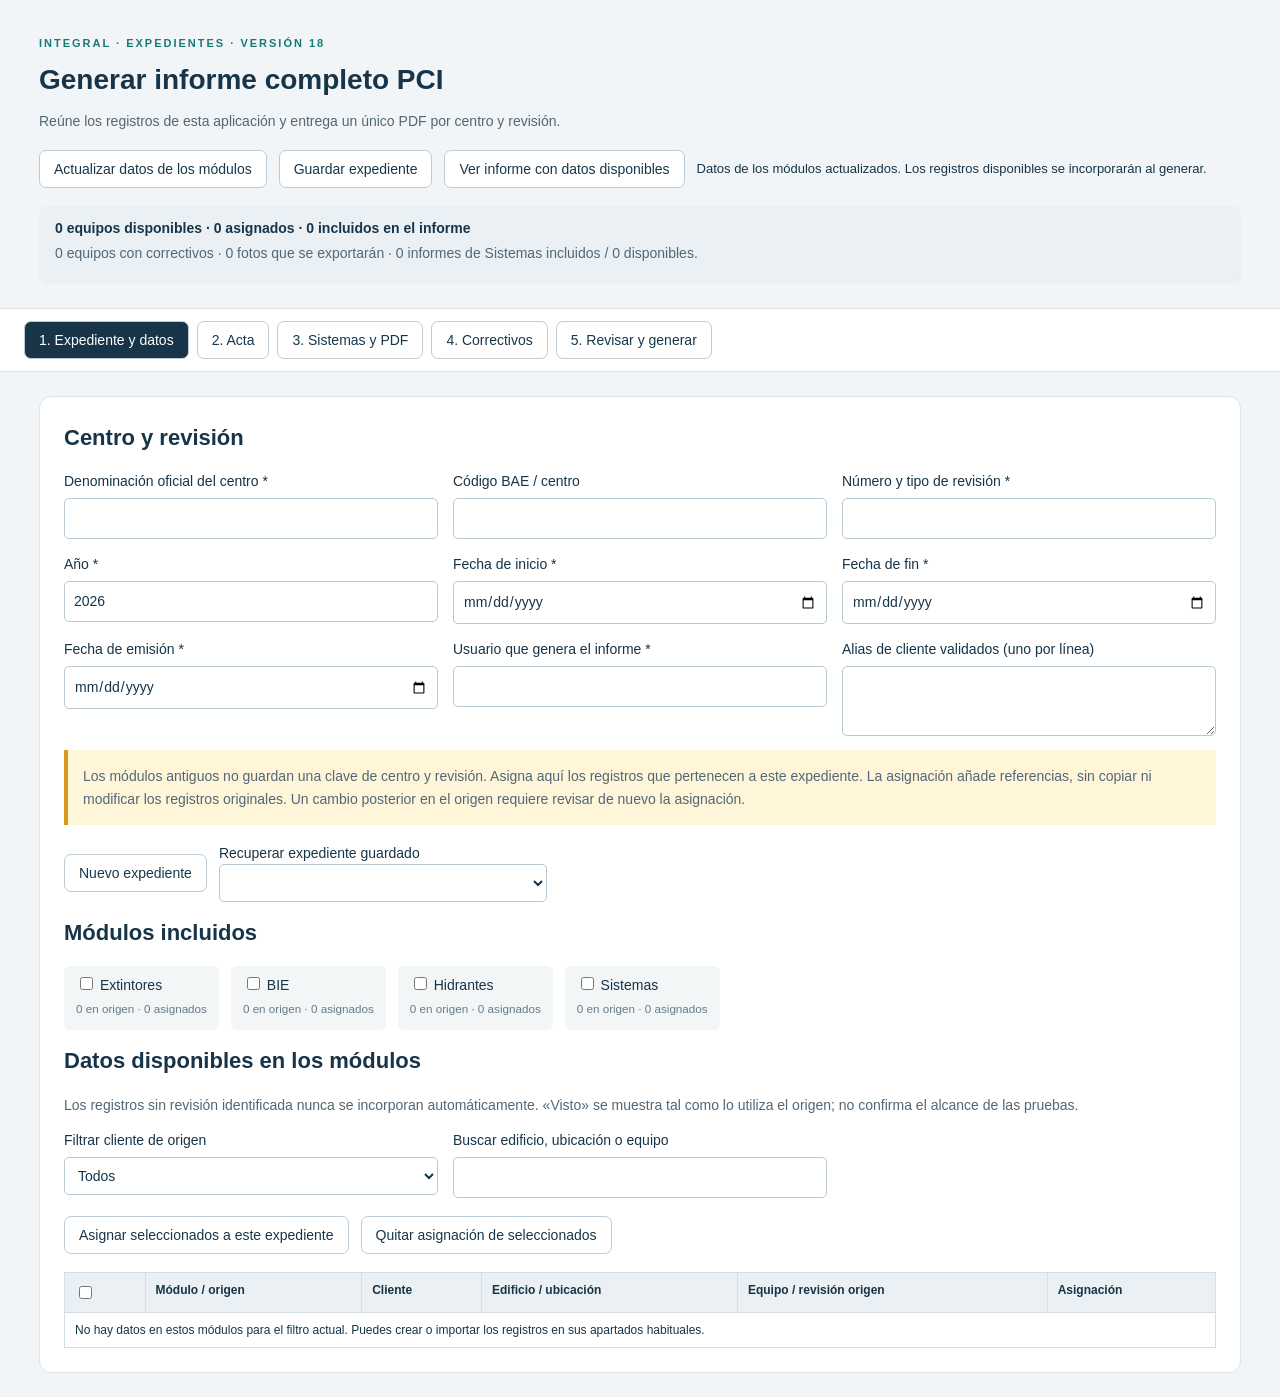
==== commit fb128326: "Generar el informe sin el paso de revisión de equipos" ====
--- a/informes/index.html
+++ b/informes/index.html
@@ -1,7 +1,7 @@
 <!doctype html>
 <html lang="es"><head><meta charset="utf-8"><meta name="viewport" content="width=device-width,initial-scale=1"><title>Generar informe PCI</title><link rel="stylesheet" href="style.css?v=2"></head>
 <body>
-<header><p class="eyebrow">INTEGRAL · EXPEDIENTES · VERSIÓN 17</p><h1>Generar informe completo PCI</h1><p>Reúne los registros de esta aplicación y entrega un único PDF por centro y revisión.</p><div class="actions"><button id="refresh">Actualizar datos de los módulos</button><button id="save">Guardar expediente</button><button id="include-data">Incorporar equipos al informe</button><button id="quick-partial">Ver informe con datos disponibles</button><span id="status" role="status" aria-live="polite"></span></div><div id="inclusion-status" role="status" aria-live="polite"></div></header>
+<header><p class="eyebrow">INTEGRAL · EXPEDIENTES · VERSIÓN 18</p><h1>Generar informe completo PCI</h1><p>Reúne los registros de esta aplicación y entrega un único PDF por centro y revisión.</p><div class="actions"><button id="refresh">Actualizar datos de los módulos</button><button id="save">Guardar expediente</button><button id="quick-partial">Ver informe con datos disponibles</button><span id="status" role="status" aria-live="polite"></span></div><div id="inclusion-status" role="status" aria-live="polite"></div></header>
 <nav aria-label="Pasos del informe"><button data-step="selection">1. Expediente y datos</button><button data-step="acta">2. Acta</button><button data-step="systems">3. Sistemas y PDF</button><button data-step="issues">4. Correctivos</button><button data-step="preview">5. Revisar y generar</button></nav>
 <main>
 <section id="selection" class="step"><h2>Centro y revisión</h2><div class="grid" id="general-fields"></div><p class="notice">Los módulos antiguos no guardan una clave de centro y revisión. Asigna aquí los registros que pertenecen a este expediente. La asignación añade referencias, sin copiar ni modificar los registros originales. Un cambio posterior en el origen requiere revisar de nuevo la asignación.</p><div class="actions"><button id="new-draft">Nuevo expediente</button><label>Recuperar expediente guardado <select id="draft-list"><option value="">Selecciona…</option></select></label></div><h2>Módulos incluidos</h2><div id="module-options" class="options"></div><h2>Datos disponibles en los módulos</h2><p>Los registros sin revisión identificada nunca se incorporan automáticamente. «Visto» se muestra tal como lo utiliza el origen; no confirma el alcance de las pruebas.</p><div class="grid"><label>Filtrar cliente de origen<select id="client-filter"><option value="">Todos</option></select></label><label>Buscar edificio, ubicación o equipo<input id="source-search" type="search"></label></div><div class="actions"><button id="assign">Asignar seleccionados a este expediente</button><button id="unassign">Quitar asignación de seleccionados</button></div><div class="table-wrap"><table><thead><tr><th><input id="select-all" type="checkbox" aria-label="Seleccionar registros visibles"></th><th>Módulo / origen</th><th>Cliente</th><th>Edificio / ubicación</th><th>Equipo / revisión origen</th><th>Asignación</th></tr></thead><tbody id="source-rows"></tbody></table></div></section>
@@ -9,5 +9,5 @@
 <section id="systems" class="step" hidden><h2>Informes completos de Sistemas</h2><p>Los informes guardados y el trabajo abierto en Sistemas se obtienen con la función PDF existente, con todas sus fotografías. Su selección se hace en «Expediente y datos». Excluye el informe guardado si ya está incluido en un PDF consolidado.</p><div id="saved-system-list"></div><h3>PDF de sistemas y hoja técnica opcional</h3><label>Añadir uno o varios PDF<input id="pdf-upload" type="file" multiple accept="application/pdf"></label><p>Asigna cada PDF a sistemas o a observaciones técnicas del acta. Selecciona páginas y reordena los documentos. Las miniaturas muestran todas las páginas; pulsa una para incluirla o excluirla.</p><div id="pdf-list"></div><h3>Orden dentro del bloque de sistemas</h3><div id="system-order"></div></section>
 <section id="issues" class="step" hidden><h2>Relación final de correctivos</h2><p>Se consolidan los defectos de equipos y las casillas de Sistemas que representan incidencias. Las casillas de un componente revisado no significan por sí solas que esté averiado. Revisa las descripciones libres y los PDF externos para añadir las incidencias que falten.</p><div id="issues-list"></div><h3>Incidencia documentada adicional</h3><p>Para un equipo ya seleccionado utiliza su referencia de origen completa: así la misma incidencia no se duplica. Para un PDF externo indica documento, página y equipo.</p><div class="grid" id="issue-fields"></div><datalist id="source-ids"></datalist><button id="add-issue">Añadir incidencia documentada</button><h3>Comparar con revisión anterior</h3><label><input type="checkbox" data-field="comparePrevious"> Comparar e incorporar antecedentes seleccionados, pendientes de comprobación</label><div id="history-issues"></div><label><input type="checkbox" data-field="systemReviewConfirmed"> He revisado los textos e incidencias de Sistemas, incluidos los PDF externos, y la selección final de correctivos.</label></section>
 <section id="preview" class="step" hidden><h2>Revisar expediente y generar</h2><p class="notice">Puedes generar un borrador aunque falten datos, sin marcar la validación. Los campos vacíos o inválidos se omitirán y el PDF llevará la indicación de borrador.</p><p>Extintores: correctivos y fotos de esos equipos. BIE e hidrantes: correctivos y todas las fotos seleccionadas, tengan incidencias o no. Los anexos empiezan en hoja nueva. Elige 6 u 8 fotos por página; se organizan en dos columnas.</p><label class="block">Fotos por hoja<select data-field="photosPerPage"><option value="6">6 fotos por hoja (2 columnas × 3 filas)</option><option value="8">8 fotos por hoja (2 columnas × 4 filas)</option></select></label><div id="summary"></div><ol id="document-order"></ol><div id="alerts" role="status"></div><label><input type="checkbox" data-field="validated"> He validado centro, revisión, alcance, comprobaciones y datos del acta actual.</label><div class="actions"><button id="build" class="primary">Generar vista previa PDF</button><button id="build-partial">Generar con datos incompletos</button><button id="download" disabled>Descargar PDF final</button></div><p id="generation-status" role="status" aria-live="polite"></p><div id="generated-pages" class="thumbnails"></div><iframe id="pdf-preview" title="Vista previa del informe final" hidden></iframe><h3>Historial de exportaciones</h3><div id="export-history"></div></section>
-</main><dialog id="inclusion-dialog" aria-labelledby="inclusion-title"><h2 id="inclusion-title">Incorporar equipos al informe</h2><p id="inclusion-context"></p><p>Selecciona los clientes que pertenecen a este trabajo. No se incorporarán registros de otros expedientes automáticamente.</p><div id="inclusion-groups"></div><label><input id="inclusion-confirm" type="checkbox"> Confirmo que los registros seleccionados corresponden al centro y revisión de este trabajo.</label><p id="inclusion-message" role="alert"></p><div class="actions"><button id="include-and-continue" class="primary">Incorporar seleccionados</button><button id="acta-only">Continuar sin equipos del listado</button><button id="close-inclusion">Volver</button></div></dialog><script src="vendor/jspdf.umd.min.js"></script><script src="vendor/jspdf.plugin.autotable.min.js"></script><script src="vendor/pdf-lib.min.js"></script><script src="vendor/pdf.min.js"></script><script src="core.js?v=10"></script><script src="data.js?v=2"></script><script src="acta-brand.js?v=17"></script><script src="pdf-service.js?v=9"></script><script src="inclusion.js?v=2"></script><script src="ui.js?v=14"></script>
+</main><script src="vendor/jspdf.umd.min.js"></script><script src="vendor/jspdf.plugin.autotable.min.js"></script><script src="vendor/pdf-lib.min.js"></script><script src="vendor/pdf.min.js"></script><script src="core.js?v=10"></script><script src="data.js?v=2"></script><script src="acta-brand.js?v=17"></script><script src="pdf-service.js?v=9"></script><script src="inclusion.js?v=3"></script><script src="ui.js?v=18"></script>
 </body></html>
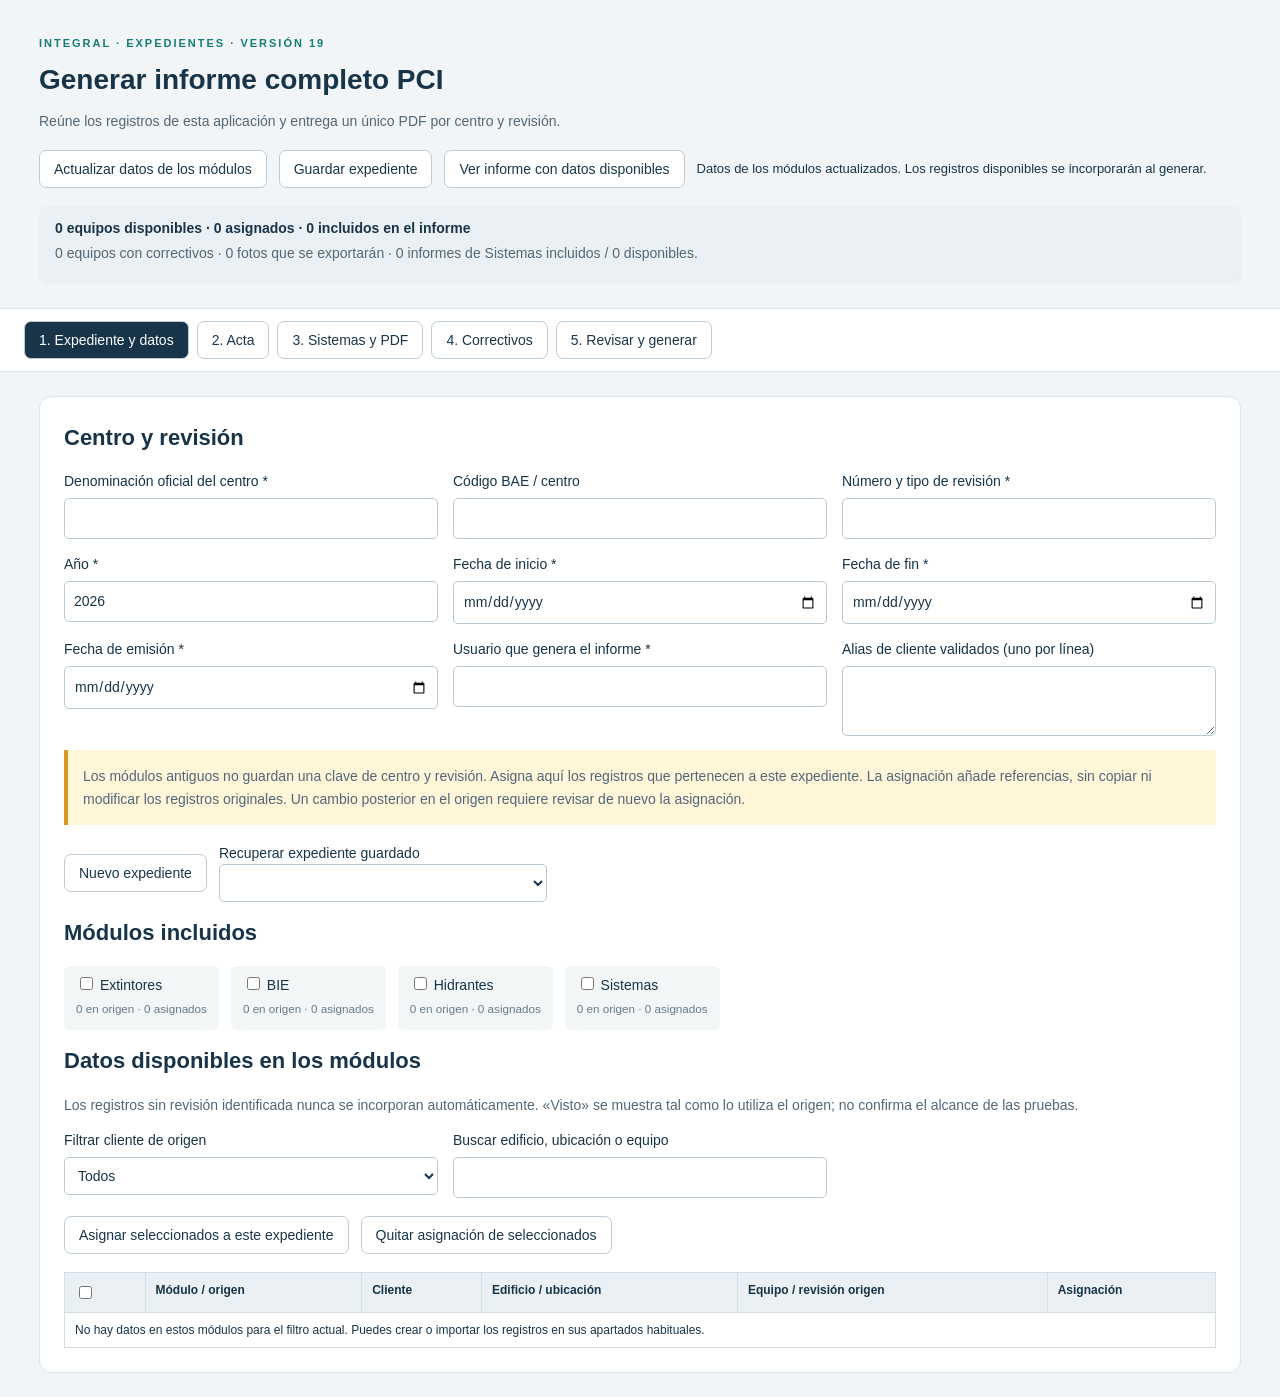
==== commit 24152090: "Actualizar el acta anterior con revisión y fechas antes de unir los informes" ====
--- a/informes/index.html
+++ b/informes/index.html
@@ -1,13 +1,13 @@
 <!doctype html>
 <html lang="es"><head><meta charset="utf-8"><meta name="viewport" content="width=device-width,initial-scale=1"><title>Generar informe PCI</title><link rel="stylesheet" href="style.css?v=2"></head>
 <body>
-<header><p class="eyebrow">INTEGRAL · EXPEDIENTES · VERSIÓN 18</p><h1>Generar informe completo PCI</h1><p>Reúne los registros de esta aplicación y entrega un único PDF por centro y revisión.</p><div class="actions"><button id="refresh">Actualizar datos de los módulos</button><button id="save">Guardar expediente</button><button id="quick-partial">Ver informe con datos disponibles</button><span id="status" role="status" aria-live="polite"></span></div><div id="inclusion-status" role="status" aria-live="polite"></div></header>
+<header><p class="eyebrow">INTEGRAL · EXPEDIENTES · VERSIÓN 19</p><h1>Generar informe completo PCI</h1><p>Reúne los registros de esta aplicación y entrega un único PDF por centro y revisión.</p><div class="actions"><button id="refresh">Actualizar datos de los módulos</button><button id="save">Guardar expediente</button><button id="quick-partial">Ver informe con datos disponibles</button><span id="status" role="status" aria-live="polite"></span></div><div id="inclusion-status" role="status" aria-live="polite"></div></header>
 <nav aria-label="Pasos del informe"><button data-step="selection">1. Expediente y datos</button><button data-step="acta">2. Acta</button><button data-step="systems">3. Sistemas y PDF</button><button data-step="issues">4. Correctivos</button><button data-step="preview">5. Revisar y generar</button></nav>
 <main>
 <section id="selection" class="step"><h2>Centro y revisión</h2><div class="grid" id="general-fields"></div><p class="notice">Los módulos antiguos no guardan una clave de centro y revisión. Asigna aquí los registros que pertenecen a este expediente. La asignación añade referencias, sin copiar ni modificar los registros originales. Un cambio posterior en el origen requiere revisar de nuevo la asignación.</p><div class="actions"><button id="new-draft">Nuevo expediente</button><label>Recuperar expediente guardado <select id="draft-list"><option value="">Selecciona…</option></select></label></div><h2>Módulos incluidos</h2><div id="module-options" class="options"></div><h2>Datos disponibles en los módulos</h2><p>Los registros sin revisión identificada nunca se incorporan automáticamente. «Visto» se muestra tal como lo utiliza el origen; no confirma el alcance de las pruebas.</p><div class="grid"><label>Filtrar cliente de origen<select id="client-filter"><option value="">Todos</option></select></label><label>Buscar edificio, ubicación o equipo<input id="source-search" type="search"></label></div><div class="actions"><button id="assign">Asignar seleccionados a este expediente</button><button id="unassign">Quitar asignación de seleccionados</button></div><div class="table-wrap"><table><thead><tr><th><input id="select-all" type="checkbox" aria-label="Seleccionar registros visibles"></th><th>Módulo / origen</th><th>Cliente</th><th>Edificio / ubicación</th><th>Equipo / revisión origen</th><th>Asignación</th></tr></thead><tbody id="source-rows"></tbody></table></div></section>
-<section id="acta" class="step" hidden><h2>Acta de la revisión actual</h2><div class="options"><label><input name="mode" type="radio" value="new" checked> Crear acta nueva</label><label><input name="mode" type="radio" value="previous"> Usar acta anterior como referencia</label></div><div id="previous-panel" hidden><p class="notice">Se genera un acta nueva. Las comprobaciones, fechas de trabajos, firmas, horas, técnicos y estado anterior no se trasladan. No se aplica ninguna firma criptográfica anterior.</p><label>Acta anterior (PDF)<input id="previous-upload" type="file" accept="application/pdf"></label><div id="previous-pages" class="thumbnails"></div><label>Texto extraído del acta anterior (solo consulta)<textarea id="previous-text" rows="8" readonly></textarea></label><button id="extract-admin">Proponer datos administrativos</button><p>Las propuestas se mostrarán en los campos editables. Los PDF escaneados requieren transcripción manual.</p><label><input type="checkbox" data-field="previousReviewed"> He comprobado y corregido los datos administrativos del acta anterior.</label></div><div id="acta-fields"></div><h3>Verificaciones generales</h3><p>Sin selección significa «No verificado». Completa solo lo que conste en esta revisión.</p><div id="checks"></div><h3>Instalaciones y equipos mantenidos</h3><div id="installations" class="options"></div><div class="actions"><button id="save-company">Guardar ficha de empresa</button><button id="load-company">Recuperar ficha de empresa</button><button id="save-client">Guardar ficha de cliente</button><button id="load-client">Recuperar ficha de cliente</button></div><h3>Firmas en imagen</h3><div class="grid"><label>Firma del técnico<input id="tech-sign" type="file" accept="image/png,image/jpeg"></label><label>Firma de la propiedad<input id="owner-sign" type="file" accept="image/png,image/jpeg"></label></div><div id="signature-previews" class="options"></div><button id="remove-signatures">Quitar firmas del expediente</button><label><input type="checkbox" data-field="signatureConfirmed"> Autorizo el uso de las imágenes de firma seleccionadas en esta acta nueva.</label><p>Una imagen de firma no equivale a una firma digital certificada. Se pueden dejar ambos bloques sin firmar.</p></section>
+<section id="acta" class="step" hidden><h2>Acta de la revisión actual</h2><div class="options"><label><input name="mode" type="radio" value="new" checked> Crear acta nueva</label><label><input name="mode" type="radio" value="previous"> Actualizar el acta de la revisión anterior</label></div><div id="previous-panel" hidden><p class="notice">Se conserva el diseño del PDF cargado y se actualizan la revisión y las fechas de ejecución. Las firmas anteriores se dejan en blanco. El acta actualizada irá al principio, seguida de los informes actuales.</p><label>Acta anterior (PDF)<input id="previous-upload" type="file" accept="application/pdf"></label><div id="previous-pages" class="thumbnails"></div><label>Texto extraído del acta anterior (solo consulta)<textarea id="previous-text" rows="8" readonly></textarea></label><button id="previous-update" type="button">Indicar revisión actual y fechas</button><button id="extract-admin">Proponer datos administrativos</button><p>Las propuestas se mostrarán en los campos editables. Los PDF escaneados requieren transcripción manual.</p></div><dialog id="previous-update-dialog"><h2>Datos de la revisión actual</h2><p>Se sustituirán en el acta anterior antes de unir los informes.</p><div class="grid"><label>Revisión actual<input id="current-revision" placeholder="Ejemplo: 3 RT" required></label><label>Fecha de inicio<input id="current-start" type="date" required></label><label>Fecha final<input id="current-end" type="date" required></label></div><p id="previous-update-error" role="alert"></p><div class="actions"><button id="apply-previous-update" type="button" class="primary">Aplicar revisión y fechas</button><button id="cancel-previous-update" type="button">Volver</button></div></dialog><div id="acta-fields"></div><h3>Verificaciones generales</h3><p>Sin selección significa «No verificado». Completa solo lo que conste en esta revisión.</p><div id="checks"></div><h3>Instalaciones y equipos mantenidos</h3><div id="installations" class="options"></div><div class="actions"><button id="save-company">Guardar ficha de empresa</button><button id="load-company">Recuperar ficha de empresa</button><button id="save-client">Guardar ficha de cliente</button><button id="load-client">Recuperar ficha de cliente</button></div><h3>Firmas en imagen</h3><div class="grid"><label>Firma del técnico<input id="tech-sign" type="file" accept="image/png,image/jpeg"></label><label>Firma de la propiedad<input id="owner-sign" type="file" accept="image/png,image/jpeg"></label></div><div id="signature-previews" class="options"></div><button id="remove-signatures">Quitar firmas del expediente</button><label><input type="checkbox" data-field="signatureConfirmed"> Autorizo el uso de las imágenes de firma seleccionadas en esta acta nueva.</label><p>Una imagen de firma no equivale a una firma digital certificada. Se pueden dejar ambos bloques sin firmar.</p></section>
 <section id="systems" class="step" hidden><h2>Informes completos de Sistemas</h2><p>Los informes guardados y el trabajo abierto en Sistemas se obtienen con la función PDF existente, con todas sus fotografías. Su selección se hace en «Expediente y datos». Excluye el informe guardado si ya está incluido en un PDF consolidado.</p><div id="saved-system-list"></div><h3>PDF de sistemas y hoja técnica opcional</h3><label>Añadir uno o varios PDF<input id="pdf-upload" type="file" multiple accept="application/pdf"></label><p>Asigna cada PDF a sistemas o a observaciones técnicas del acta. Selecciona páginas y reordena los documentos. Las miniaturas muestran todas las páginas; pulsa una para incluirla o excluirla.</p><div id="pdf-list"></div><h3>Orden dentro del bloque de sistemas</h3><div id="system-order"></div></section>
 <section id="issues" class="step" hidden><h2>Relación final de correctivos</h2><p>Se consolidan los defectos de equipos y las casillas de Sistemas que representan incidencias. Las casillas de un componente revisado no significan por sí solas que esté averiado. Revisa las descripciones libres y los PDF externos para añadir las incidencias que falten.</p><div id="issues-list"></div><h3>Incidencia documentada adicional</h3><p>Para un equipo ya seleccionado utiliza su referencia de origen completa: así la misma incidencia no se duplica. Para un PDF externo indica documento, página y equipo.</p><div class="grid" id="issue-fields"></div><datalist id="source-ids"></datalist><button id="add-issue">Añadir incidencia documentada</button><h3>Comparar con revisión anterior</h3><label><input type="checkbox" data-field="comparePrevious"> Comparar e incorporar antecedentes seleccionados, pendientes de comprobación</label><div id="history-issues"></div><label><input type="checkbox" data-field="systemReviewConfirmed"> He revisado los textos e incidencias de Sistemas, incluidos los PDF externos, y la selección final de correctivos.</label></section>
 <section id="preview" class="step" hidden><h2>Revisar expediente y generar</h2><p class="notice">Puedes generar un borrador aunque falten datos, sin marcar la validación. Los campos vacíos o inválidos se omitirán y el PDF llevará la indicación de borrador.</p><p>Extintores: correctivos y fotos de esos equipos. BIE e hidrantes: correctivos y todas las fotos seleccionadas, tengan incidencias o no. Los anexos empiezan en hoja nueva. Elige 6 u 8 fotos por página; se organizan en dos columnas.</p><label class="block">Fotos por hoja<select data-field="photosPerPage"><option value="6">6 fotos por hoja (2 columnas × 3 filas)</option><option value="8">8 fotos por hoja (2 columnas × 4 filas)</option></select></label><div id="summary"></div><ol id="document-order"></ol><div id="alerts" role="status"></div><label><input type="checkbox" data-field="validated"> He validado centro, revisión, alcance, comprobaciones y datos del acta actual.</label><div class="actions"><button id="build" class="primary">Generar vista previa PDF</button><button id="build-partial">Generar con datos incompletos</button><button id="download" disabled>Descargar PDF final</button></div><p id="generation-status" role="status" aria-live="polite"></p><div id="generated-pages" class="thumbnails"></div><iframe id="pdf-preview" title="Vista previa del informe final" hidden></iframe><h3>Historial de exportaciones</h3><div id="export-history"></div></section>
-</main><script src="vendor/jspdf.umd.min.js"></script><script src="vendor/jspdf.plugin.autotable.min.js"></script><script src="vendor/pdf-lib.min.js"></script><script src="vendor/pdf.min.js"></script><script src="core.js?v=10"></script><script src="data.js?v=2"></script><script src="acta-brand.js?v=17"></script><script src="pdf-service.js?v=9"></script><script src="inclusion.js?v=3"></script><script src="ui.js?v=18"></script>
+</main><script src="vendor/jspdf.umd.min.js"></script><script src="vendor/jspdf.plugin.autotable.min.js"></script><script src="vendor/pdf-lib.min.js"></script><script src="vendor/pdf.min.js"></script><script src="core.js?v=11"></script><script src="data.js?v=2"></script><script src="acta-brand.js?v=17"></script><script src="previous-acta.js?v=1"></script><script src="pdf-service.js?v=10"></script><script src="inclusion.js?v=3"></script><script src="ui.js?v=19"></script>
 </body></html>
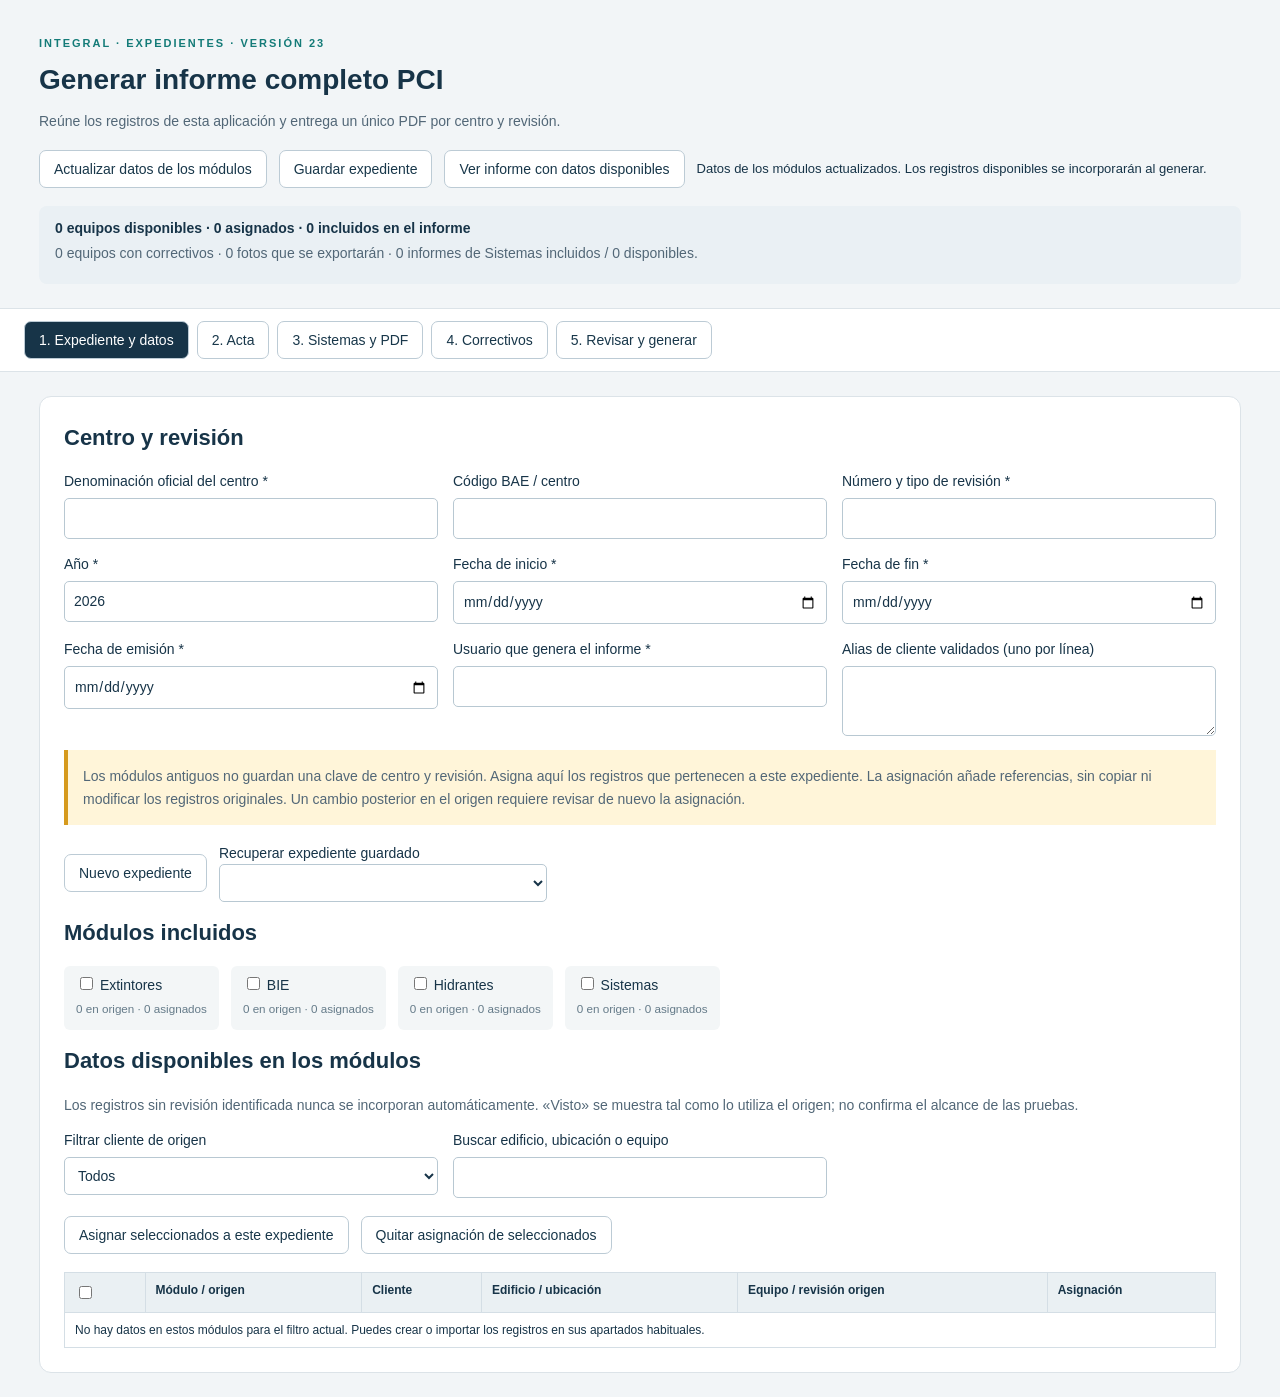
==== commit 8e2964aa: "Organizar Correctivos, BIE e Hidrantes en informes independientes por cliente" ====
--- a/informes/index.html
+++ b/informes/index.html
@@ -1,7 +1,7 @@
 <!doctype html>
 <html lang="es"><head><meta charset="utf-8"><meta name="viewport" content="width=device-width,initial-scale=1"><title>Generar informe PCI</title><link rel="stylesheet" href="style.css?v=2"></head>
 <body>
-<header><p class="eyebrow">INTEGRAL · EXPEDIENTES · VERSIÓN 19</p><h1>Generar informe completo PCI</h1><p>Reúne los registros de esta aplicación y entrega un único PDF por centro y revisión.</p><div class="actions"><button id="refresh">Actualizar datos de los módulos</button><button id="save">Guardar expediente</button><button id="quick-partial">Ver informe con datos disponibles</button><span id="status" role="status" aria-live="polite"></span></div><div id="inclusion-status" role="status" aria-live="polite"></div></header>
+<header><p class="eyebrow">INTEGRAL · EXPEDIENTES · VERSIÓN 23</p><h1>Generar informe completo PCI</h1><p>Reúne los registros de esta aplicación y entrega un único PDF por centro y revisión.</p><div class="actions"><button id="refresh">Actualizar datos de los módulos</button><button id="save">Guardar expediente</button><button id="quick-partial">Ver informe con datos disponibles</button><span id="status" role="status" aria-live="polite"></span></div><div id="inclusion-status" role="status" aria-live="polite"></div></header>
 <nav aria-label="Pasos del informe"><button data-step="selection">1. Expediente y datos</button><button data-step="acta">2. Acta</button><button data-step="systems">3. Sistemas y PDF</button><button data-step="issues">4. Correctivos</button><button data-step="preview">5. Revisar y generar</button></nav>
 <main>
 <section id="selection" class="step"><h2>Centro y revisión</h2><div class="grid" id="general-fields"></div><p class="notice">Los módulos antiguos no guardan una clave de centro y revisión. Asigna aquí los registros que pertenecen a este expediente. La asignación añade referencias, sin copiar ni modificar los registros originales. Un cambio posterior en el origen requiere revisar de nuevo la asignación.</p><div class="actions"><button id="new-draft">Nuevo expediente</button><label>Recuperar expediente guardado <select id="draft-list"><option value="">Selecciona…</option></select></label></div><h2>Módulos incluidos</h2><div id="module-options" class="options"></div><h2>Datos disponibles en los módulos</h2><p>Los registros sin revisión identificada nunca se incorporan automáticamente. «Visto» se muestra tal como lo utiliza el origen; no confirma el alcance de las pruebas.</p><div class="grid"><label>Filtrar cliente de origen<select id="client-filter"><option value="">Todos</option></select></label><label>Buscar edificio, ubicación o equipo<input id="source-search" type="search"></label></div><div class="actions"><button id="assign">Asignar seleccionados a este expediente</button><button id="unassign">Quitar asignación de seleccionados</button></div><div class="table-wrap"><table><thead><tr><th><input id="select-all" type="checkbox" aria-label="Seleccionar registros visibles"></th><th>Módulo / origen</th><th>Cliente</th><th>Edificio / ubicación</th><th>Equipo / revisión origen</th><th>Asignación</th></tr></thead><tbody id="source-rows"></tbody></table></div></section>
@@ -9,5 +9,5 @@
 <section id="systems" class="step" hidden><h2>Informes completos de Sistemas</h2><p>Los informes guardados y el trabajo abierto en Sistemas se obtienen con la función PDF existente, con todas sus fotografías. Su selección se hace en «Expediente y datos». Excluye el informe guardado si ya está incluido en un PDF consolidado.</p><div id="saved-system-list"></div><h3>PDF de sistemas y hoja técnica opcional</h3><label>Añadir uno o varios PDF<input id="pdf-upload" type="file" multiple accept="application/pdf"></label><p>Asigna cada PDF a sistemas o a observaciones técnicas del acta. Selecciona páginas y reordena los documentos. Las miniaturas muestran todas las páginas; pulsa una para incluirla o excluirla.</p><div id="pdf-list"></div><h3>Orden dentro del bloque de sistemas</h3><div id="system-order"></div></section>
 <section id="issues" class="step" hidden><h2>Relación final de correctivos</h2><p>Se consolidan los defectos de equipos y las casillas de Sistemas que representan incidencias. Las casillas de un componente revisado no significan por sí solas que esté averiado. Revisa las descripciones libres y los PDF externos para añadir las incidencias que falten.</p><div id="issues-list"></div><h3>Incidencia documentada adicional</h3><p>Para un equipo ya seleccionado utiliza su referencia de origen completa: así la misma incidencia no se duplica. Para un PDF externo indica documento, página y equipo.</p><div class="grid" id="issue-fields"></div><datalist id="source-ids"></datalist><button id="add-issue">Añadir incidencia documentada</button><h3>Comparar con revisión anterior</h3><label><input type="checkbox" data-field="comparePrevious"> Comparar e incorporar antecedentes seleccionados, pendientes de comprobación</label><div id="history-issues"></div><label><input type="checkbox" data-field="systemReviewConfirmed"> He revisado los textos e incidencias de Sistemas, incluidos los PDF externos, y la selección final de correctivos.</label></section>
 <section id="preview" class="step" hidden><h2>Revisar expediente y generar</h2><p class="notice">Puedes generar un borrador aunque falten datos, sin marcar la validación. Los campos vacíos o inválidos se omitirán y el PDF llevará la indicación de borrador.</p><p>Extintores: correctivos y fotos de esos equipos. BIE e hidrantes: correctivos y todas las fotos seleccionadas, tengan incidencias o no. Los anexos empiezan en hoja nueva. Elige 6 u 8 fotos por página; se organizan en dos columnas.</p><label class="block">Fotos por hoja<select data-field="photosPerPage"><option value="6">6 fotos por hoja (2 columnas × 3 filas)</option><option value="8">8 fotos por hoja (2 columnas × 4 filas)</option></select></label><div id="summary"></div><ol id="document-order"></ol><div id="alerts" role="status"></div><label><input type="checkbox" data-field="validated"> He validado centro, revisión, alcance, comprobaciones y datos del acta actual.</label><div class="actions"><button id="build" class="primary">Generar vista previa PDF</button><button id="build-partial">Generar con datos incompletos</button><button id="download" disabled>Descargar PDF final</button></div><p id="generation-status" role="status" aria-live="polite"></p><div id="generated-pages" class="thumbnails"></div><iframe id="pdf-preview" title="Vista previa del informe final" hidden></iframe><h3>Historial de exportaciones</h3><div id="export-history"></div></section>
-</main><script src="vendor/jspdf.umd.min.js"></script><script src="vendor/jspdf.plugin.autotable.min.js"></script><script src="vendor/pdf-lib.min.js"></script><script src="vendor/pdf.min.js"></script><script src="core.js?v=11"></script><script src="data.js?v=2"></script><script src="acta-brand.js?v=17"></script><script src="previous-acta.js?v=1"></script><script src="pdf-service.js?v=10"></script><script src="inclusion.js?v=3"></script><script src="ui.js?v=19"></script>
+</main><script src="vendor/jspdf.umd.min.js"></script><script src="vendor/jspdf.plugin.autotable.min.js"></script><script src="vendor/pdf-lib.min.js"></script><script src="vendor/pdf.min.js"></script><script src="core.js?v=12"></script><script src="data.js?v=2"></script><script src="acta-brand.js?v=17"></script><script src="previous-acta.js?v=1"></script><script src="pdf-service.js?v=11"></script><script src="inclusion.js?v=4"></script><script src="ui.js?v=19"></script>
 </body></html>
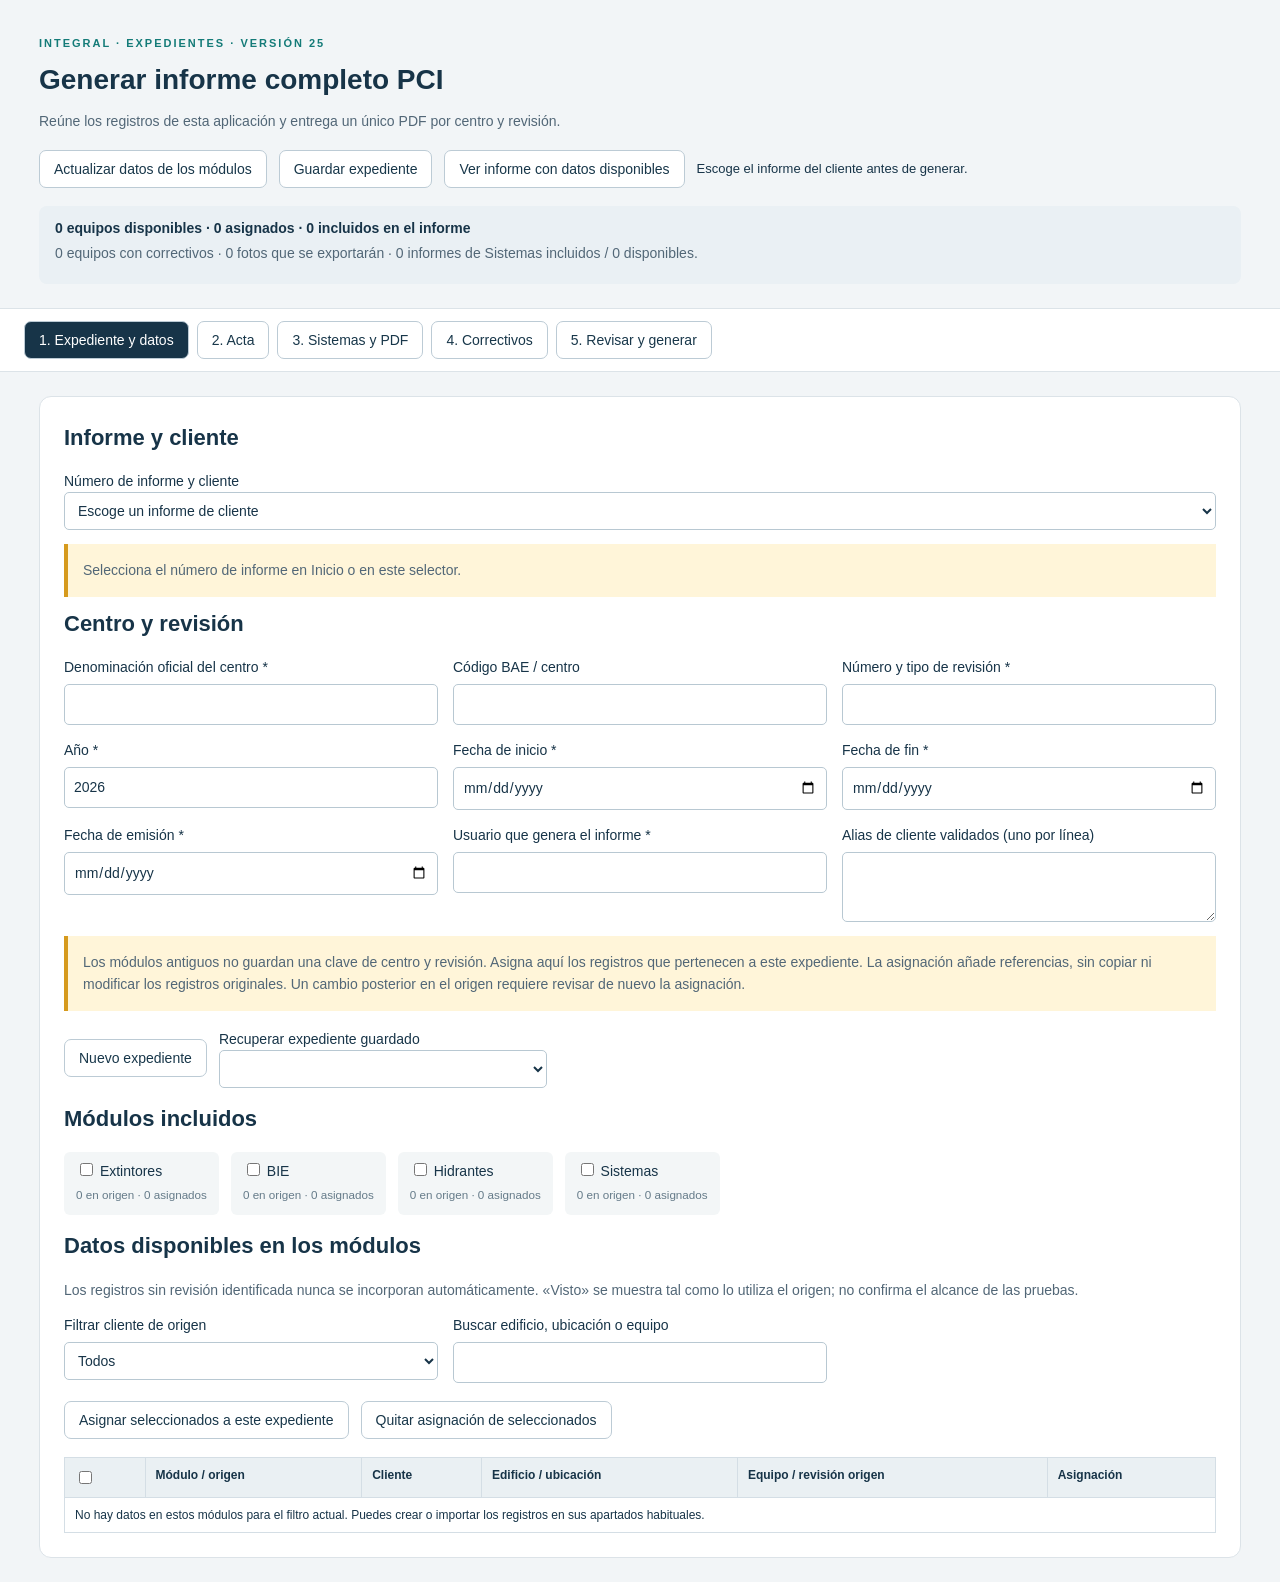
==== commit 749f998b: "Organiza informes PCI por cliente y número general" ====
--- a/informes/index.html
+++ b/informes/index.html
@@ -1,13 +1,13 @@
 <!doctype html>
 <html lang="es"><head><meta charset="utf-8"><meta name="viewport" content="width=device-width,initial-scale=1"><title>Generar informe PCI</title><link rel="stylesheet" href="style.css?v=2"></head>
 <body>
-<header><p class="eyebrow">INTEGRAL · EXPEDIENTES · VERSIÓN 23</p><h1>Generar informe completo PCI</h1><p>Reúne los registros de esta aplicación y entrega un único PDF por centro y revisión.</p><div class="actions"><button id="refresh">Actualizar datos de los módulos</button><button id="save">Guardar expediente</button><button id="quick-partial">Ver informe con datos disponibles</button><span id="status" role="status" aria-live="polite"></span></div><div id="inclusion-status" role="status" aria-live="polite"></div></header>
+<header><p class="eyebrow">INTEGRAL · EXPEDIENTES · VERSIÓN 25</p><h1>Generar informe completo PCI</h1><p>Reúne los registros de esta aplicación y entrega un único PDF por centro y revisión.</p><div class="actions"><button id="refresh">Actualizar datos de los módulos</button><button id="save">Guardar expediente</button><button id="quick-partial">Ver informe con datos disponibles</button><span id="status" role="status" aria-live="polite"></span></div><div id="inclusion-status" role="status" aria-live="polite"></div></header>
 <nav aria-label="Pasos del informe"><button data-step="selection">1. Expediente y datos</button><button data-step="acta">2. Acta</button><button data-step="systems">3. Sistemas y PDF</button><button data-step="issues">4. Correctivos</button><button data-step="preview">5. Revisar y generar</button></nav>
 <main>
-<section id="selection" class="step"><h2>Centro y revisión</h2><div class="grid" id="general-fields"></div><p class="notice">Los módulos antiguos no guardan una clave de centro y revisión. Asigna aquí los registros que pertenecen a este expediente. La asignación añade referencias, sin copiar ni modificar los registros originales. Un cambio posterior en el origen requiere revisar de nuevo la asignación.</p><div class="actions"><button id="new-draft">Nuevo expediente</button><label>Recuperar expediente guardado <select id="draft-list"><option value="">Selecciona…</option></select></label></div><h2>Módulos incluidos</h2><div id="module-options" class="options"></div><h2>Datos disponibles en los módulos</h2><p>Los registros sin revisión identificada nunca se incorporan automáticamente. «Visto» se muestra tal como lo utiliza el origen; no confirma el alcance de las pruebas.</p><div class="grid"><label>Filtrar cliente de origen<select id="client-filter"><option value="">Todos</option></select></label><label>Buscar edificio, ubicación o equipo<input id="source-search" type="search"></label></div><div class="actions"><button id="assign">Asignar seleccionados a este expediente</button><button id="unassign">Quitar asignación de seleccionados</button></div><div class="table-wrap"><table><thead><tr><th><input id="select-all" type="checkbox" aria-label="Seleccionar registros visibles"></th><th>Módulo / origen</th><th>Cliente</th><th>Edificio / ubicación</th><th>Equipo / revisión origen</th><th>Asignación</th></tr></thead><tbody id="source-rows"></tbody></table></div></section>
+<section id="selection" class="step"><h2>Informe y cliente</h2><label>Número de informe y cliente<select id="client-report-choice"></select></label><p id="client-report-label" class="notice"></p><h2>Centro y revisión</h2><div class="grid" id="general-fields"></div><p class="notice">Los módulos antiguos no guardan una clave de centro y revisión. Asigna aquí los registros que pertenecen a este expediente. La asignación añade referencias, sin copiar ni modificar los registros originales. Un cambio posterior en el origen requiere revisar de nuevo la asignación.</p><div class="actions"><button id="new-draft">Nuevo expediente</button><label>Recuperar expediente guardado <select id="draft-list"><option value="">Selecciona…</option></select></label></div><h2>Módulos incluidos</h2><div id="module-options" class="options"></div><h2>Datos disponibles en los módulos</h2><p>Los registros sin revisión identificada nunca se incorporan automáticamente. «Visto» se muestra tal como lo utiliza el origen; no confirma el alcance de las pruebas.</p><div class="grid"><label>Filtrar cliente de origen<select id="client-filter"><option value="">Todos</option></select></label><label>Buscar edificio, ubicación o equipo<input id="source-search" type="search"></label></div><div class="actions"><button id="assign">Asignar seleccionados a este expediente</button><button id="unassign">Quitar asignación de seleccionados</button></div><div class="table-wrap"><table><thead><tr><th><input id="select-all" type="checkbox" aria-label="Seleccionar registros visibles"></th><th>Módulo / origen</th><th>Cliente</th><th>Edificio / ubicación</th><th>Equipo / revisión origen</th><th>Asignación</th></tr></thead><tbody id="source-rows"></tbody></table></div></section>
 <section id="acta" class="step" hidden><h2>Acta de la revisión actual</h2><div class="options"><label><input name="mode" type="radio" value="new" checked> Crear acta nueva</label><label><input name="mode" type="radio" value="previous"> Actualizar el acta de la revisión anterior</label></div><div id="previous-panel" hidden><p class="notice">Se conserva el diseño del PDF cargado y se actualizan la revisión y las fechas de ejecución. Las firmas anteriores se dejan en blanco. El acta actualizada irá al principio, seguida de los informes actuales.</p><label>Acta anterior (PDF)<input id="previous-upload" type="file" accept="application/pdf"></label><div id="previous-pages" class="thumbnails"></div><label>Texto extraído del acta anterior (solo consulta)<textarea id="previous-text" rows="8" readonly></textarea></label><button id="previous-update" type="button">Indicar revisión actual y fechas</button><button id="extract-admin">Proponer datos administrativos</button><p>Las propuestas se mostrarán en los campos editables. Los PDF escaneados requieren transcripción manual.</p></div><dialog id="previous-update-dialog"><h2>Datos de la revisión actual</h2><p>Se sustituirán en el acta anterior antes de unir los informes.</p><div class="grid"><label>Revisión actual<input id="current-revision" placeholder="Ejemplo: 3 RT" required></label><label>Fecha de inicio<input id="current-start" type="date" required></label><label>Fecha final<input id="current-end" type="date" required></label></div><p id="previous-update-error" role="alert"></p><div class="actions"><button id="apply-previous-update" type="button" class="primary">Aplicar revisión y fechas</button><button id="cancel-previous-update" type="button">Volver</button></div></dialog><div id="acta-fields"></div><h3>Verificaciones generales</h3><p>Sin selección significa «No verificado». Completa solo lo que conste en esta revisión.</p><div id="checks"></div><h3>Instalaciones y equipos mantenidos</h3><div id="installations" class="options"></div><div class="actions"><button id="save-company">Guardar ficha de empresa</button><button id="load-company">Recuperar ficha de empresa</button><button id="save-client">Guardar ficha de cliente</button><button id="load-client">Recuperar ficha de cliente</button></div><h3>Firmas en imagen</h3><div class="grid"><label>Firma del técnico<input id="tech-sign" type="file" accept="image/png,image/jpeg"></label><label>Firma de la propiedad<input id="owner-sign" type="file" accept="image/png,image/jpeg"></label></div><div id="signature-previews" class="options"></div><button id="remove-signatures">Quitar firmas del expediente</button><label><input type="checkbox" data-field="signatureConfirmed"> Autorizo el uso de las imágenes de firma seleccionadas en esta acta nueva.</label><p>Una imagen de firma no equivale a una firma digital certificada. Se pueden dejar ambos bloques sin firmar.</p></section>
 <section id="systems" class="step" hidden><h2>Informes completos de Sistemas</h2><p>Los informes guardados y el trabajo abierto en Sistemas se obtienen con la función PDF existente, con todas sus fotografías. Su selección se hace en «Expediente y datos». Excluye el informe guardado si ya está incluido en un PDF consolidado.</p><div id="saved-system-list"></div><h3>PDF de sistemas y hoja técnica opcional</h3><label>Añadir uno o varios PDF<input id="pdf-upload" type="file" multiple accept="application/pdf"></label><p>Asigna cada PDF a sistemas o a observaciones técnicas del acta. Selecciona páginas y reordena los documentos. Las miniaturas muestran todas las páginas; pulsa una para incluirla o excluirla.</p><div id="pdf-list"></div><h3>Orden dentro del bloque de sistemas</h3><div id="system-order"></div></section>
 <section id="issues" class="step" hidden><h2>Relación final de correctivos</h2><p>Se consolidan los defectos de equipos y las casillas de Sistemas que representan incidencias. Las casillas de un componente revisado no significan por sí solas que esté averiado. Revisa las descripciones libres y los PDF externos para añadir las incidencias que falten.</p><div id="issues-list"></div><h3>Incidencia documentada adicional</h3><p>Para un equipo ya seleccionado utiliza su referencia de origen completa: así la misma incidencia no se duplica. Para un PDF externo indica documento, página y equipo.</p><div class="grid" id="issue-fields"></div><datalist id="source-ids"></datalist><button id="add-issue">Añadir incidencia documentada</button><h3>Comparar con revisión anterior</h3><label><input type="checkbox" data-field="comparePrevious"> Comparar e incorporar antecedentes seleccionados, pendientes de comprobación</label><div id="history-issues"></div><label><input type="checkbox" data-field="systemReviewConfirmed"> He revisado los textos e incidencias de Sistemas, incluidos los PDF externos, y la selección final de correctivos.</label></section>
 <section id="preview" class="step" hidden><h2>Revisar expediente y generar</h2><p class="notice">Puedes generar un borrador aunque falten datos, sin marcar la validación. Los campos vacíos o inválidos se omitirán y el PDF llevará la indicación de borrador.</p><p>Extintores: correctivos y fotos de esos equipos. BIE e hidrantes: correctivos y todas las fotos seleccionadas, tengan incidencias o no. Los anexos empiezan en hoja nueva. Elige 6 u 8 fotos por página; se organizan en dos columnas.</p><label class="block">Fotos por hoja<select data-field="photosPerPage"><option value="6">6 fotos por hoja (2 columnas × 3 filas)</option><option value="8">8 fotos por hoja (2 columnas × 4 filas)</option></select></label><div id="summary"></div><ol id="document-order"></ol><div id="alerts" role="status"></div><label><input type="checkbox" data-field="validated"> He validado centro, revisión, alcance, comprobaciones y datos del acta actual.</label><div class="actions"><button id="build" class="primary">Generar vista previa PDF</button><button id="build-partial">Generar con datos incompletos</button><button id="download" disabled>Descargar PDF final</button></div><p id="generation-status" role="status" aria-live="polite"></p><div id="generated-pages" class="thumbnails"></div><iframe id="pdf-preview" title="Vista previa del informe final" hidden></iframe><h3>Historial de exportaciones</h3><div id="export-history"></div></section>
-</main><script src="vendor/jspdf.umd.min.js"></script><script src="vendor/jspdf.plugin.autotable.min.js"></script><script src="vendor/pdf-lib.min.js"></script><script src="vendor/pdf.min.js"></script><script src="core.js?v=12"></script><script src="data.js?v=2"></script><script src="acta-brand.js?v=17"></script><script src="previous-acta.js?v=1"></script><script src="pdf-service.js?v=11"></script><script src="inclusion.js?v=4"></script><script src="ui.js?v=19"></script>
+</main><script src="vendor/jspdf.umd.min.js"></script><script src="vendor/jspdf.plugin.autotable.min.js"></script><script src="vendor/pdf-lib.min.js"></script><script src="vendor/pdf.min.js"></script><script src="core.js?v=13"></script><script src="data.js?v=3"></script><script src="client-portfolio.js?v=2"></script><script src="acta-brand.js?v=17"></script><script src="previous-acta.js?v=1"></script><script src="pdf-service.js?v=12"></script><script src="inclusion.js?v=5"></script><script src="ui.js?v=25"></script>
 </body></html>
